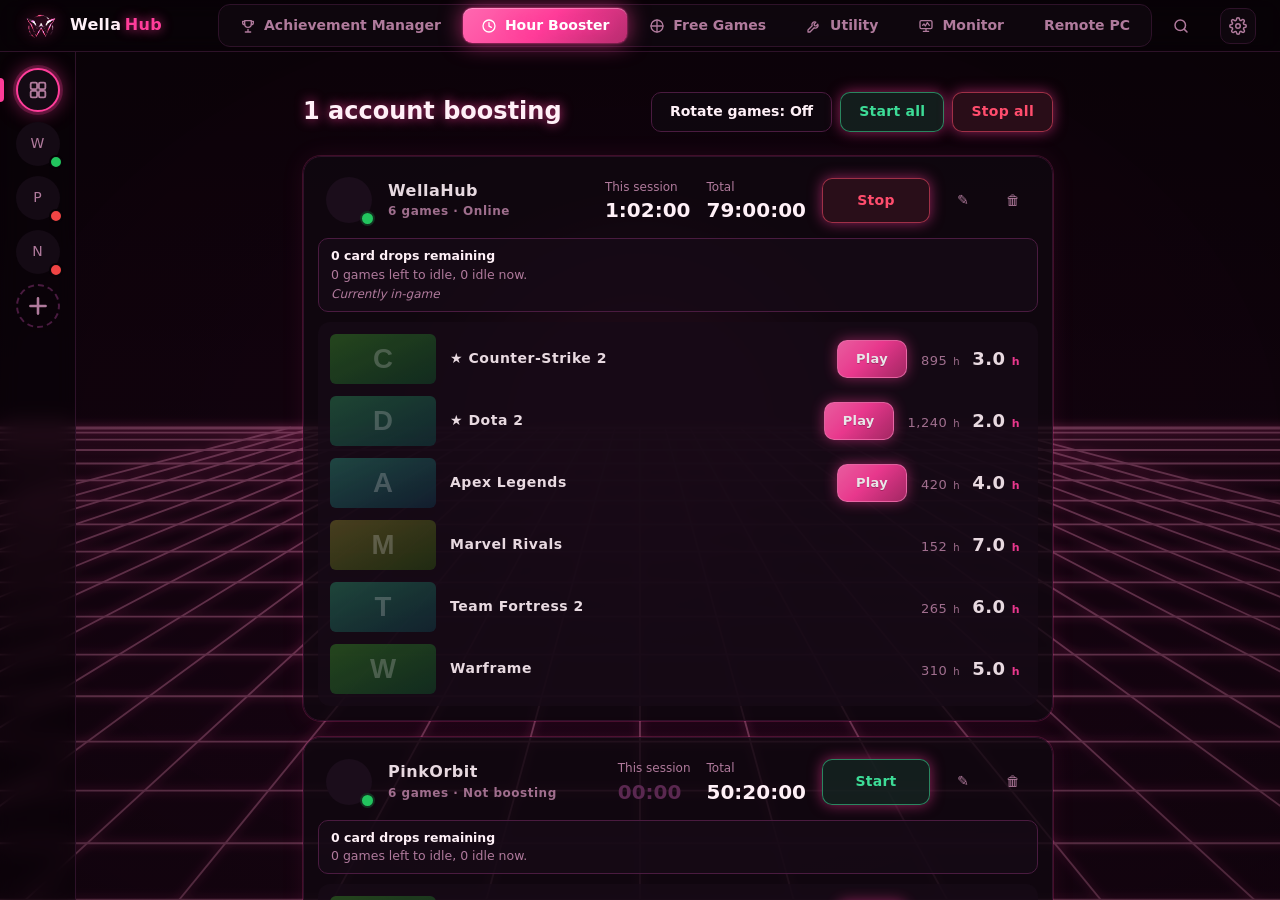
==== preview-app/index.html @ aebb5a5c "docs/" ====
<!doctype html>
<html lang="en">
<head>
<meta charset="utf-8">
<meta name="viewport" content="width=device-width,initial-scale=1,viewport-fit=cover">
<meta name="theme-color" content="#050505">
<meta name="mobile-web-app-capable" content="yes">
<meta name="apple-mobile-web-app-capable" content="yes">
<meta name="apple-mobile-web-app-title" content="Wella Hub">
<link rel="apple-touch-icon" href="assets/emblem.png">
<meta http-equiv="Content-Security-Policy" content="default-src 'self'; img-src 'self' https: data:; style-src 'self' 'unsafe-inline'; script-src 'self'">
<title>Wella Hub v0.2-testbuild</title>
<link rel="stylesheet" href="style.css">
<script src="theme.js"></script>
<script src="bg.js"></script>
<script src="i18n.js"></script>
</head>
<body class="boot">

<!-- opening animation: clock dial + logo + title + loading bar -->
<div id="splash" class="splash">
  <div class="sp-stage">
    <div class="sp-dial"></div>
    <div class="sp-sweep"></div>
    <div class="sp-hand"></div><div class="sp-hand sm"></div><i class="sp-pin"></i>
    <img class="sp-emblem logoimg" src="assets/emblem.png" alt="" draggable="false">
  </div>
  <div class="sp-title" aria-label="Wella Hub">
    <span style="--n:0">W</span><span style="--n:1">E</span><span style="--n:2">L</span><span style="--n:3">L</span><span style="--n:4">A</span><span class="gap"></span><span class="hub" style="--n:6">H</span><span class="hub" style="--n:7">U</span><span class="hub" style="--n:8">B</span>
  </div>
  <div class="sp-load">
    <div class="sp-row">
      <svg class="sp-clock" width="20" height="20" viewBox="0 0 24 24" fill="none" stroke="currentColor" stroke-width="2" stroke-linecap="round"><circle cx="12" cy="12" r="9"/><path class="hm" d="M12 12V5.5"/><path class="hh" d="M12 12l3.5 2"/></svg>
      <span id="spText">Starting…</span>
      <b id="spPct">0%</b>
    </div>
    <div class="sp-bar"><i id="spBar"></i></div>
  </div>
  <div class="sp-ver">v0.2-testbuild</div>
  <button id="spSkip" class="btn red sp-skip">Skip</button>
</div>

<header class="top">
  <img class="logo logoimg" src="assets/emblem-s.png" alt="" draggable="false">
  <span class="brand"><span>Wella</span><b>Hub</b></span>
  <div class="tabs">
    <span class="ind"></span>
    <button class="tab" data-tab="ach"><svg width="16" height="16" viewBox="0 0 24 24" fill="none" stroke="currentColor" stroke-width="2" stroke-linecap="round" stroke-linejoin="round"><path d="M8 21h8M12 17v4M7 4h10v5a5 5 0 0 1-10 0V4z"/><path d="M17 5h3v2a3 3 0 0 1-3 3M7 5H4v2a3 3 0 0 0 3 3"/></svg>Achievement Manager</button>
    <button class="tab active" data-tab="boost"><svg width="16" height="16" viewBox="0 0 24 24" fill="none" stroke="currentColor" stroke-width="2" stroke-linecap="round"><circle cx="12" cy="12" r="9"/><path d="M12 7v5l3.5 2"/></svg>Hour Booster</button>
    <button class="tab" id="tabFree" data-tab="free"><svg width="16" height="16" viewBox="0 0 24 24" fill="none" stroke="currentColor" stroke-width="2" stroke-linecap="round" stroke-linejoin="round"><path d="M12 3v18M3 12h18"/><circle cx="12" cy="12" r="9"/></svg>Free Games</button>
    <button class="tab" id="tabUtil" data-tab="util"><svg width="16" height="16" viewBox="0 0 24 24" fill="none" stroke="currentColor" stroke-width="2" stroke-linecap="round" stroke-linejoin="round"><path d="M14.7 6.3a4 4 0 0 0-5.4 5.4L3 18v3h3l6.3-6.3a4 4 0 0 0 5.4-5.4l-2.6 2.6-2.4-.6-.6-2.4z"/></svg>Utility</button>
    <button class="tab hidden" id="tabFps" data-tab="fps"><svg width="16" height="16" viewBox="0 0 24 24" fill="none" stroke="currentColor" stroke-width="2" stroke-linecap="round" stroke-linejoin="round"><path d="M3 17l5-6 4 4 4-8 5 6"/><path d="M3 21h18"/></svg>FPS Monitor</button>
    <button class="tab hidden" id="tabPc" data-tab="pcmon"><svg width="16" height="16" viewBox="0 0 24 24" fill="none" stroke="currentColor" stroke-width="2" stroke-linecap="round" stroke-linejoin="round"><rect x="3" y="4" width="18" height="12" rx="2"/><path d="M8 20h8M12 16v4M7 11l2-2 2 3 3-5 3 4"/></svg>Monitor</button>
    <button class="tab hidden" id="tabRemote" data-tab="remote">Remote PC</button>
  </div>
  <button class="gear" id="gear" title="Settings"><svg width="18" height="18" viewBox="0 0 24 24" fill="none" stroke="currentColor" stroke-width="2" stroke-linecap="round" stroke-linejoin="round"><circle cx="12" cy="12" r="3"/><path d="M19.4 15a1.7 1.7 0 0 0 .3 1.8l.1.1a2 2 0 1 1-2.8 2.8l-.1-.1a1.7 1.7 0 0 0-1.8-.3 1.7 1.7 0 0 0-1 1.5V21a2 2 0 1 1-4 0v-.1a1.7 1.7 0 0 0-1.1-1.5 1.7 1.7 0 0 0-1.8.3l-.1.1a2 2 0 1 1-2.8-2.8l.1-.1a1.7 1.7 0 0 0 .3-1.8 1.7 1.7 0 0 0-1.5-1H3a2 2 0 1 1 0-4h.1a1.7 1.7 0 0 0 1.5-1.1 1.7 1.7 0 0 0-.3-1.8l-.1-.1a2 2 0 1 1 2.8-2.8l.1.1a1.7 1.7 0 0 0 1.8.3H9a1.7 1.7 0 0 0 1-1.5V3a2 2 0 1 1 4 0v.1a1.7 1.7 0 0 0 1 1.5 1.7 1.7 0 0 0 1.8-.3l.1-.1a2 2 0 1 1 2.8 2.8l-.1.1a1.7 1.7 0 0 0-.3 1.8V9a1.7 1.7 0 0 0 1.5 1H21a2 2 0 1 1 0 4h-.1a1.7 1.7 0 0 0-1.5 1z"/></svg></button>
  <i class="beam" id="beam"></i>
</header>
<div class="shell" id="viewBoost">
  <nav id="side" class="side"></nav>
  <main class="main">
    <div class="head">
      <h1 id="title"></h1>
      <div class="head-actions">
        <button class="btn ghost sm" id="rotationToggle" title="Rotate through owned games every 10 minutes">Rotate games: Off</button>
        <button class="btn start sm" id="startAll">Start all</button>
        <button class="btn stop sm" id="stopAll">Stop all</button>
      </div>
    </div>
    <div id="cards"></div>
  </main>
</div>
<div class="shell hidden" id="viewAch">
  <aside class="gside">
    <div id="aProf" class="aprof"></div>
    <select id="aAcc" class="in"></select>
    <input id="gSearch" class="in" placeholder="Search games">
    <div class="gtools">
      <button class="btn ghost" id="gAll">Select all</button>
      <button class="btn text" id="gNone">None</button>
    </div>
    <button class="btn ghost" id="gMissing" title="Reads every game (nothing is started or changed) and ticks only the games where you still miss achievements">Select games with missing achievements</button>
    <button class="btn ghost hidden" id="gResume" title="Continues the search with the games that were not read yet and the ones that failed">Resume search</button>
    <small class="fnote" id="gFind"></small>
    <button class="btn red" id="gBulk" disabled>Unlock all achievements</button>
    <button class="mnote" id="aMethod" title="Click to check again"></button>
    <div id="gList" class="glist"></div>
  </aside>
  <section class="amain" id="aMain"><div class="empty">Pick a game on the left.</div></section>
</div>
<div class="shell hidden" id="viewUtil">
  <main class="main"><div class="utilpage" id="utilBody"></div></main>
</div>
<div class="shell hidden" id="viewFree"><main class="main pcmain free-main" id="freeMain"></main></div>
<div class="shell hidden" id="viewPc">
  <main class="main pcmain" id="pcMain"><div class="empty">Monitor is off. Turn it on in Settings &gt; General.</div></main>
</div>
<div class="shell hidden" id="viewFps">
  <main class="main pcmain" id="fpsMain"><div class="empty">FPS Monitor is off. Turn it on in Settings &gt; General.</div></main>
</div>
<div class="shell hidden" id="viewRemote"><main class="main pcmain" id="remoteMain"></main></div>
<footer class="foot">
  <div class="fl">
    <a class="gl" href="https://guns.lol/we7g" target="_blank" rel="noopener noreferrer" title="guns.lol/we7g">guns.lol</a>
    <span class="clk" id="clk" title="Local time">--:--:--</span>
    <span id="fCount"></span><span id="fVer"></span></div>
  <div class="fr">
    <span id="fStatus" class="pill off"><i class="pd"></i><b>Offline</b></span>
    <span class="made">Made with <i class="heart">♥</i> by Wella</span>
  </div>
</footer>
<div id="modal" class="overlay hidden"></div>
<div id="toast" class="toast hidden" role="status" aria-live="polite"></div>
<script src="mock-api.js"></script>
<script src="boot.js"></script>
<script src="app.js"></script>
<script src="tools.js"></script>
<script src="pcmon.js"></script>
<script src="remote-pc.js"></script>
<script src="free.js"></script>
<script src="extras.js"></script>
</body>
</html>
---- preview-app/style.css ----
html{--red:#e22045;--onred:#fff}
html[data-theme="dark"]{--bg0:#050505;--panel0:#0d0d0d;--panel20:#111;--line0:#1a1a1a;--line2:#262626;--text:#f3f3f3;--mut:#7a7a7a;--chip:#141414;--chip2:#1a1a1a;--chip3:#1d1d1d;--hover:#121212;--modal:#0b0b0b;--sec:#0f0f0f;--faint:#3a3a3a}
html[data-theme="light"]{--bg0:#f5f5f7;--panel0:#ffffff;--panel20:#f0f0f3;--line0:#e4e4e8;--line2:#d2d2d9;--text:#16161a;--mut:#6b6b75;--chip:#ececf0;--chip2:#e4e4e9;--chip3:#e8e8ed;--hover:#f3f3f6;--modal:#ffffff;--sec:#f4f4f7;--faint:#b4b4bd}
html{--bg:var(--bg0);--panel:var(--panel0);--panel2:var(--panel20);--line:var(--line0);--red2:color-mix(in srgb,var(--red) 82%,#000)}
html.tint{--bg:color-mix(in srgb,var(--red) 9%,var(--bg0));--panel:color-mix(in srgb,var(--red) 7%,var(--panel0));--panel2:color-mix(in srgb,var(--red) 8%,var(--panel20));--line:color-mix(in srgb,var(--red) 14%,var(--line0))}
*{box-sizing:border-box}
html,body{height:100%;margin:0}
body{background:var(--bg);color:var(--text);font:14px/1.4 "Segoe UI",system-ui,sans-serif;display:flex;flex-direction:column;overflow:hidden;user-select:none}
button{font:inherit;color:inherit;cursor:pointer}
.top{height:52px;border-bottom:1px solid var(--line);display:flex;align-items:center;gap:12px;padding:0 24px;font-weight:600;flex:none}
.logo{width:24px;height:24px;color:var(--red)}
.shell{flex:1;display:flex;min-height:0}
.side{width:76px;border-right:1px solid var(--line);display:flex;flex-direction:column;align-items:center;gap:10px;padding:16px 0;overflow-y:auto;flex:none}
.sitem{position:relative;width:44px;height:44px;flex:none}
.sbtn{position:relative;width:44px;height:44px;border-radius:50%;border:2px solid transparent;background:var(--chip);padding:0;overflow:hidden;display:grid;place-items:center;color:var(--mut)}
.sbtn img{width:100%;height:100%;object-fit:cover}
.sbtn.active{border-color:var(--red)}
.sbtn:hover{border-color:var(--line2)}
.sbtn.active:hover{border-color:var(--red)}
.dot{position:absolute;right:-3px;bottom:-3px;width:14px;height:14px;border-radius:50%;background:#777;border:2px solid var(--bg);opacity:.55;pointer-events:none}

.main{flex:1;overflow-y:auto;padding:40px 24px}
.main>*{max-width:750px;margin-left:auto;margin-right:auto}
.head{display:flex;align-items:center;justify-content:space-between;margin-bottom:24px}
h1{font-size:24px;font-weight:600;margin:0}
.head-actions{display:flex;gap:8px;align-items:center}
.btn{border-radius:10px;padding:9px 18px;border:1px solid transparent;background:transparent;font-weight:600}
.btn.ghost{border-color:var(--line2);background:var(--panel)}
.btn.text{color:var(--mut)}
.btn:disabled{opacity:.5;cursor:default}
.card{background:var(--panel);border:1px solid var(--line);border-radius:18px;padding:14px;margin-bottom:16px}
.row{display:flex;align-items:center;gap:16px;padding:6px 8px}
.av{width:46px;height:46px;border-radius:50%;background:var(--chip2);object-fit:cover;flex:none}
.who{flex:1;min-width:0}
.who b{font-size:16px;display:block;white-space:nowrap;overflow:hidden;text-overflow:ellipsis}
.who small,.stat small{color:var(--mut);font-size:12px}
.stat{text-align:left;min-width:64px}
.stat div{font-size:20px;font-weight:600}
.stat div.dim{color:var(--faint)}
.icon{width:34px;height:34px;border-radius:8px;border:0;background:transparent;color:var(--mut);display:grid;place-items:center}
.icon:hover{background:var(--chip2);color:var(--text)}
.games{background:var(--panel2);border-radius:12px;margin-top:10px;padding:6px}
.g{display:flex;align-items:center;gap:14px;padding:6px 10px 6px 6px;border-radius:10px}
.g img{width:106px;height:50px;object-fit:cover;border-radius:6px;background:var(--chip2)}
.g .gn{flex:1;min-width:0}
.g .gn b{display:block;font-size:14px;white-space:nowrap;overflow:hidden;text-overflow:ellipsis}
.g .gn small{color:var(--mut);font-size:12px}
.g .hrs{display:flex;align-items:baseline;gap:4px;font-size:18px;font-weight:600;white-space:nowrap}
.g .hrs .steamhrs,.g .hrs .steamunit{color:var(--mut);font-size:13px;font-weight:400}
.g .hrs .steamunit{font-size:10px}
.g .hrs .boostedhrs{margin-left:8px}
.g .hrs i{font-style:normal;color:var(--red);font-size:11px;margin-left:2px}
.empty{padding:14px;color:var(--mut);text-align:center}
.note{color:#e0a030;font-size:12px;padding:4px 8px}
.add{width:100%;display:flex;align-items:center;justify-content:center;gap:14px;border:1px dashed var(--line2);background:transparent;border-radius:18px;padding:34px;color:var(--text);text-align:left}
.add:hover{border-color:var(--faint)}
.add small{display:block;color:var(--mut);font-size:12px;font-weight:400}
.plus{width:34px;height:34px;border-radius:50%;border:1px solid var(--line2);display:grid;place-items:center;font-size:20px;color:var(--mut)}
.foot{height:42px;border-top:1px solid var(--line);display:grid;grid-template-columns:1fr auto 1fr;align-items:center;gap:22px;padding:0 24px;color:var(--mut);font-size:12px;flex:none}
.foot .fl{display:flex;gap:22px}
.foot .fr{justify-self:end}
.heart{color:var(--red);font-style:normal}
.overlay{position:fixed;inset:0;background:rgba(0,0,0,.72);display:grid;place-items:center;z-index:10}
.hidden{display:none!important}
.modal{width:min(560px,92vw);max-height:84vh;overflow-y:auto;background:var(--modal);border:1px solid var(--line2);border-radius:18px;padding:22px;display:flex;flex-direction:column;gap:14px}
.modal h2{margin:0;font-size:18px}
.modal p{margin:0;color:var(--mut)}
.in{width:100%;background:var(--panel2);border:1px solid var(--line2);border-radius:10px;padding:11px 13px;color:var(--text);font:inherit;user-select:text}
.in:focus{outline:none;border-color:var(--red)}
.mact{display:flex;justify-content:flex-end;gap:8px;margin-top:4px}
.spin{width:18px;height:18px;border:2px solid var(--line2);border-top-color:var(--red);border-radius:50%;animation:sp 1s linear infinite;display:inline-block;vertical-align:middle;margin-right:8px}
@keyframes sp{to{transform:rotate(360deg)}}
.err{color:#ff6b81}
.plist{overflow-y:auto;border:1px solid var(--line);border-radius:12px;min-height:120px}
.pi{display:flex;align-items:center;gap:12px;padding:7px 12px;border-bottom:1px solid var(--line);cursor:pointer}
.pi:last-child{border-bottom:0}
.pi:hover{background:var(--hover)}
.pi span{flex:1;white-space:nowrap;overflow:hidden;text-overflow:ellipsis}
.star{background:none;border:0;font-size:18px;color:var(--faint);padding:0 4px}
.star.on{color:#f5b301}
.sec{padding:6px 12px;font-size:12px;color:var(--mut);background:var(--sec)}
::-webkit-scrollbar{width:8px}::-webkit-scrollbar-thumb{background:var(--line2);border-radius:4px}
.tabs{position:relative;margin-left:auto;display:flex;gap:4px;background:var(--panel);border:1px solid var(--line);border-radius:12px;padding:3px}
.tab{position:relative;z-index:1;background:transparent;border:0;border-radius:9px;padding:7px 16px;color:var(--mut);font-weight:600;overflow:hidden;transition:color .3s}
.tabs .ind{position:absolute;top:3px;bottom:3px;left:3px;width:0;background:var(--red);border-radius:9px;transition:left .35s cubic-bezier(.4,0,.2,1),width .35s cubic-bezier(.4,0,.2,1),background .3s;box-shadow:0 4px 16px color-mix(in srgb,var(--red) 40%,transparent)}
.tab:hover{color:var(--text)}
.tab.active{color:var(--onred)}
.gside{width:320px;border-right:1px solid var(--line);display:flex;flex-direction:column;gap:10px;padding:16px;flex:none;min-height:0}
.glist{flex:1;overflow-y:auto;border:1px solid var(--line);border-radius:12px}
.gi{display:flex;align-items:center;gap:10px;padding:6px 10px;cursor:pointer;border-bottom:1px solid var(--line)}
.gi:hover{background:var(--hover)}
.gi.active{background:color-mix(in srgb,var(--red) 12%,var(--panel))}
.gi img{width:62px;height:29px;object-fit:cover;border-radius:4px;background:var(--chip2)}
.gi span{flex:1;white-space:nowrap;overflow:hidden;text-overflow:ellipsis}
.keybox small{color:var(--mut);font-size:11px;display:block;margin-bottom:6px}
.keyrow{display:flex;gap:8px}
.keyrow .btn{padding:8px 14px}
.amain{flex:1;overflow-y:auto;padding:28px 32px}
.ahead{display:flex;align-items:center;gap:16px;margin-bottom:18px}
.ahead img{width:150px;height:70px;object-fit:cover;border-radius:8px}
.ahead h2{margin:0;font-size:20px}
.ahead small{color:var(--mut)}
.bar{height:6px;background:var(--chip2);border-radius:3px;margin:6px 0 0;width:240px;overflow:hidden}
.bar i{display:block;height:100%;background:var(--red)}
.ahead .btns{margin-left:auto;display:flex;gap:8px}
.alist{display:flex;flex-direction:column;gap:8px;margin-top:14px}
.ai{display:flex;align-items:center;gap:14px;background:var(--panel);border:1px solid var(--line);border-radius:12px;padding:10px 14px}
.ai img,.ai .ph{width:48px;height:48px;border-radius:8px;background:var(--chip2);flex:none}
.ai .t{flex:1;min-width:0}
.ai .t b{display:block}
.ai .t small{color:var(--mut)}
.ai .pc{color:var(--mut);font-size:12px;min-width:48px;text-align:right}
.ai.done{border-color:color-mix(in srgb,var(--red) 40%,var(--line))}
.ai .btn{min-width:96px;padding:8px 12px}
.warn{color:#e0a030;font-size:12px;margin-top:6px}

.gear{margin-left:10px;width:36px;height:36px;border-radius:10px;border:1px solid var(--line);background:var(--panel);display:grid;place-items:center;color:var(--mut)}
.gear:hover{color:var(--text);border-color:var(--line2)}
.top .tabs{margin-left:auto}
.setrow{display:flex;flex-direction:column;gap:8px}
.setrow>b{font-size:13px}
.seg{display:flex;gap:6px}
.seg .btn{flex:1;border:1px solid var(--line2);background:var(--panel2);padding:10px}
.seg .btn.on{border-color:var(--red);background:color-mix(in srgb,var(--red) 14%,var(--panel2))}
.sw{display:flex;flex-wrap:wrap;gap:10px;align-items:center}
.sw button{width:30px;height:30px;border-radius:50%;border:2px solid transparent;padding:0;outline:1px solid var(--line2);outline-offset:1px}
.sw button.on{border-color:var(--text)}
.sw input[type=color]{width:38px;height:30px;padding:0;border:0;background:none;cursor:pointer}
.sw .hex{width:100px;padding:7px 10px}
.chk{display:flex;align-items:center;gap:10px;cursor:pointer}

.dot.s1,.sd.s1{background:#2ecc71}.dot.s7,.sd.s7{background:#777}.dot.s2,.sd.s2{background:#ef4444}.dot.s4,.sd.s4{background:#f5b301}
.dot.live{opacity:1}
.avw{position:relative;width:46px;height:46px;flex:none;cursor:pointer}
.avw .av{width:46px;height:46px}
.avw .dot{width:15px;height:15px;right:-3px;bottom:-3px;border-color:var(--panel)}
.smenu{position:fixed;z-index:30;background:var(--modal);border:1px solid var(--line2);border-radius:12px;padding:6px;min-width:190px;box-shadow:0 10px 30px rgba(0,0,0,.4)}
.smi{display:flex;align-items:center;gap:10px;width:100%;background:none;border:0;border-radius:8px;padding:8px 10px;text-align:left}
.smi:hover{background:var(--hover)}
.smi.on{background:color-mix(in srgb,var(--red) 14%,transparent)}
.sd{width:10px;height:10px;border-radius:50%;display:inline-block}
.empty.err{white-space:pre-line;text-align:left;max-width:520px;margin:30px auto}
.gtools{display:flex;gap:8px;align-items:center}
.gtools .btn{padding:7px 14px}
#gBulk{padding:10px}
.warnbar{background:color-mix(in srgb,#e0a030 18%,transparent);border:1px solid #e0a030;border-radius:10px;padding:8px 10px;font-size:12px}
.pgrow{display:flex;gap:10px;align-items:center;padding:6px 0;border-bottom:1px solid var(--line)}
.pgrow span{flex:1}
.pgrow small{color:var(--mut)}
.pgrow .ok{color:var(--green)}
.pgrow .err{color:#ff6b81}

select.in{appearance:auto;cursor:pointer}
input[type=datetime-local].in{color-scheme:dark light}

/* ---- settings ---- */
.modal.wide{width:min(640px,94vw);overflow:hidden}
.sbody{flex:1 1 auto;display:flex;flex-direction:column;gap:12px;overflow-y:auto;padding-right:4px;min-height:0}
.sep{height:1px;background:var(--line);margin:2px 0}
.row2{display:grid;grid-template-columns:1fr 1fr;gap:10px}
.mact{display:flex;gap:10px;justify-content:flex-end}
.pv{background:var(--panel2);border:1px solid var(--line2);border-radius:12px;padding:12px 14px;display:flex;flex-direction:column;gap:8px;font-size:12px}
.pvk{color:var(--mut);font-weight:700;letter-spacing:.06em;font-size:10px}
.pvrow{display:flex;gap:12px;align-items:center}
.pvtxt{display:flex;flex-direction:column;gap:2px;min-width:0}
.pvtxt div{white-space:nowrap;overflow:hidden;text-overflow:ellipsis}
.pvt{color:#2ecc71}
.pvbtns{display:flex;gap:8px}
.pvbtns span{flex:1;text-align:center;padding:7px;border-radius:8px;background:var(--chip3);border:1px solid var(--line2);font-weight:600}

/* ---- online / offline pill ---- */
.pill{display:inline-flex;align-items:center;gap:9px;padding:6px 16px;border-radius:999px;font-weight:700;font-size:12px;letter-spacing:.02em;border:1px solid;position:relative;overflow:hidden;transition:color .4s,background .4s,border-color .4s,box-shadow .4s}
.pill b{font-weight:700}
.pill.on{color:#2ecc71;border-color:rgba(46,204,113,.5);background:rgba(46,204,113,.12);box-shadow:0 0 18px rgba(46,204,113,.28)}
.pill.off{color:#ef4444;border-color:rgba(239,68,68,.5);background:rgba(239,68,68,.12);box-shadow:0 0 14px rgba(239,68,68,.2)}
.pill .pd{width:8px;height:8px;border-radius:50%;background:currentColor;position:relative;display:block}
.pill.on .pd::after{content:'';position:absolute;inset:0;border-radius:50%;background:currentColor;animation:ping 1.7s ease-out infinite}
.pill::before{content:'';position:absolute;top:0;bottom:0;width:40%;left:0;background:linear-gradient(100deg,transparent,rgba(255,255,255,.35),transparent);transform:translateX(-130%);pointer-events:none}
.pill.pop,.intro .pill.pop{animation:pop .55s cubic-bezier(.2,.9,.3,1.4)}
.pill.pop::before,.intro .pill.pop::before{animation:sweep .9s ease}
@keyframes ping{0%{transform:scale(1);opacity:.75}100%{transform:scale(3.2);opacity:0}}
@keyframes pop{0%{transform:scale(.8)}55%{transform:scale(1.14)}100%{transform:scale(1)}}
@keyframes sweep{to{transform:translateX(330%)}}

/* ---- intro animation ---- */
.intro .pill{animation:pillIn 1s cubic-bezier(.2,.9,.25,1.25) .35s both}
.intro .pill::before{animation:sweep 1.1s ease 1.1s 1}
.intro .top{animation:dropIn .6s cubic-bezier(.2,.8,.2,1) both}
.intro .main,.intro .gside,.intro .amain{animation:fadeUp .7s cubic-bezier(.2,.8,.2,1) .12s both}
.intro .side{animation:fadeUp .6s cubic-bezier(.2,.8,.2,1) .05s both}
.intro .foot .fl,.intro .foot .fr{animation:fadeIn .8s ease .5s both}
@keyframes pillIn{0%{opacity:0;transform:translateY(26px) scale(.5);filter:blur(8px)}60%{opacity:1;transform:translateY(-4px) scale(1.08);filter:blur(0)}100%{opacity:1;transform:none;filter:blur(0)}}
@keyframes dropIn{from{opacity:0;transform:translateY(-16px)}to{opacity:1;transform:none}}
@keyframes fadeUp{from{opacity:0;transform:translateY(14px)}to{opacity:1;transform:none}}
@keyframes fadeIn{from{opacity:0}to{opacity:1}}

/* ================= smoothing & animations ================= */
button{transition:transform .18s cubic-bezier(.3,1.4,.5,1),background-color .22s,border-color .22s,color .22s,box-shadow .22s,opacity .22s}
.btn:hover:not(:disabled){transform:translateY(-1px)}
button:active:not(:disabled){transform:scale(.95)}
.btn,.icon,.add{position:relative;overflow:hidden}
.rip{position:absolute;border-radius:50%;background:currentColor;opacity:.22;transform:scale(0);animation:rip .6s ease-out forwards;pointer-events:none}
@keyframes rip{to{transform:scale(1);opacity:0}}
.gear{transition:transform .5s cubic-bezier(.3,1.4,.5,1),color .2s,border-color .2s}
.gear:hover{transform:rotate(70deg)}
.sbtn{transition:border-color .3s,transform .25s cubic-bezier(.3,1.4,.5,1),background .2s}
.sbtn:hover{transform:scale(1.1)}
.sitem::before{content:'';position:absolute;left:-16px;top:50%;width:4px;height:0;background:var(--red);border-radius:0 4px 4px 0;transform:translateY(-50%);transition:height .3s cubic-bezier(.3,1.3,.5,1)}
.sitem:has(.sbtn.active)::before{height:24px}
.dot{transition:background .3s,opacity .3s}
.dot.live.s1{animation:live 2s ease-in-out infinite}
@keyframes live{0%,100%{box-shadow:0 0 0 0 rgba(46,204,113,.55)}50%{box-shadow:0 0 0 6px rgba(46,204,113,0)}}
.card{transition:border-color .3s,box-shadow .3s}
.card:hover{border-color:color-mix(in srgb,var(--red) 30%,var(--line));box-shadow:0 10px 34px rgba(0,0,0,.22)}
.g,.gi,.pi,.ai{transition:background-color .2s,border-color .3s}
.g:hover{background:var(--chip2)}
.bar i{transition:width .5s cubic-bezier(.4,0,.2,1)}
.in{transition:border-color .2s,box-shadow .2s}
.in:focus{box-shadow:0 0 0 3px color-mix(in srgb,var(--red) 22%,transparent)}

/* pictures: placeholder tile first, real picture fades in once loaded */
.gimg{background:var(--chip2)}
.gimg.fadein{animation:imgIn .5s ease both}
@keyframes imgIn{from{opacity:0;transform:scale(1.04)}to{opacity:1;transform:none}}
.pi img{width:84px;height:39px;object-fit:cover;border-radius:5px;flex:none}

/* switching accounts / tabs */
#cards{transition:opacity .14s ease,transform .14s ease}
#cards.leaving{opacity:0;transform:translateY(8px)}
.shell{transition:opacity .13s ease,transform .13s ease}
.shell.leaving{opacity:0;transform:translateY(-8px)}
.shell.enter{animation:viewIn .5s cubic-bezier(.2,.8,.2,1) both}
@keyframes viewIn{from{opacity:0;transform:translateY(14px) scale(.99)}to{opacity:1;transform:none}}
#cards.anim .card{animation:cardIn .55s cubic-bezier(.2,.8,.2,1) both;animation-delay:calc(var(--i,0)*90ms)}
#cards.anim .g{animation:rowIn .5s cubic-bezier(.2,.8,.2,1) both;animation-delay:calc(var(--i,0)*90ms + var(--j,0)*45ms + 140ms)}
.side.anim .sitem{animation:popIn .5s cubic-bezier(.2,.9,.3,1.3) both;animation-delay:calc(var(--i,0)*55ms)}
.glist.anim .gi,.alist.anim .ai{animation:rowIn .45s cubic-bezier(.2,.8,.2,1) both;animation-delay:calc(var(--j,0)*35ms)}
@keyframes cardIn{from{opacity:0;transform:translateY(22px) scale(.98)}to{opacity:1;transform:none}}
@keyframes rowIn{from{opacity:0;transform:translateX(-14px)}to{opacity:1;transform:none}}
@keyframes popIn{from{opacity:0;transform:scale(.4)}to{opacity:1;transform:none}}

/* windows and menus */
.overlay{backdrop-filter:blur(6px);animation:fadeIn .22s ease both}
.modal{animation:modalIn .32s cubic-bezier(.2,.9,.3,1.12) both}
.overlay.closing{animation:fadeOut .19s ease forwards}
.overlay.closing .modal{animation:modalOut .19s ease forwards}
@keyframes modalIn{from{opacity:0;transform:translateY(24px) scale(.94)}to{opacity:1;transform:none}}
@keyframes modalOut{to{opacity:0;transform:translateY(12px) scale(.97)}}
@keyframes fadeOut{to{opacity:0}}
.sbody.fx>*{animation:fadeUp .4s cubic-bezier(.2,.8,.2,1) both;animation-delay:calc(var(--i,0)*28ms)}
.smenu{animation:menuIn .18s cubic-bezier(.2,.9,.3,1.2) both;transform-origin:top left}
@keyframes menuIn{from{opacity:0;transform:scale(.9) translateY(-4px)}to{opacity:1;transform:none}}

/* =====================================================================
   Wella Hub v1.1
   NOTE: the old "prefers-reduced-motion" rules that switched every animation off were removed
   (Windows with "animation effects" turned off was killing all animations). Animations can now be
   switched off from Settings > General > Animations (class .nofx).
   ===================================================================== */
html.nofx *,html.nofx *::before,html.nofx *::after{animation:none!important;transition:none!important}
body.paused *,body.paused *::before,body.paused *::after{animation-play-state:paused!important}

/* ---- logo (transparent png, recoloured by hue-rotate to follow the accent) ---- */
.logoimg{filter:var(--logo-filter,hue-rotate(var(--logo-hue,0deg))) drop-shadow(0 0 10px color-mix(in srgb,var(--red) 45%,transparent));user-select:none;-webkit-user-drag:none;object-fit:contain}
html[data-theme="light"] .logoimg{filter:var(--logo-filter,hue-rotate(var(--logo-hue,0deg))) brightness(.85) contrast(1.2) drop-shadow(0 0 1px rgba(0,0,0,.55))}
.top{position:relative}
.logo{width:34px;height:34px;color:inherit}
.brand{font-size:16px;letter-spacing:.02em;display:inline-flex;gap:.22em;white-space:nowrap}.brand b{color:var(--red);font-weight:800;text-shadow:0 0 14px color-mix(in srgb,var(--red) 60%,transparent)}
.beam{position:absolute;left:0;right:0;bottom:-1px;height:2px;pointer-events:none;opacity:0;transform:scaleX(0);transform-origin:left;background:linear-gradient(90deg,transparent,var(--red) 30%,#fff 50%,var(--red) 70%,transparent);box-shadow:0 0 14px var(--red)}
.beam.go{animation:beam .85s cubic-bezier(.4,0,.2,1)}
@keyframes beam{0%{opacity:1;transform:scaleX(0);transform-origin:left}55%{opacity:1;transform:scaleX(1);transform-origin:left}56%{transform-origin:right}100%{opacity:0;transform:scaleX(0);transform-origin:right}}

/* ---- footer: online/offline pill sits on the right, before "Made with love" ---- */
.foot{display:flex;justify-content:space-between}
.foot .fr{display:flex;align-items:center;gap:18px;justify-self:auto}
.foot .pill{padding:4px 14px}

/* ---- buttons ---- */
.btn.sm{min-width:0!important;padding:9px 18px!important}
.btn.red{--c:var(--btn);--oc:var(--onbtn)}
.btn.start{--c:var(--start);--oc:var(--onstart)}
.btn.stop{--c:var(--stop);--oc:var(--onstop)}
.btn.red,.btn.start,.btn.stop{min-width:108px;padding:12px 18px;letter-spacing:.02em}
.btn.red{color:var(--oc);border:1px solid color-mix(in srgb,var(--c) 55%,#fff 25%);
  background:linear-gradient(135deg,color-mix(in srgb,var(--c) 80%,#fff) 0%,var(--c) 45%,color-mix(in srgb,var(--c) 70%,#000) 100%);
  box-shadow:inset 0 1px 0 rgba(255,255,255,.28),0 6px 18px -6px color-mix(in srgb,var(--c) 75%,transparent);text-shadow:0 1px 0 rgba(0,0,0,.22)}
.btn.start,.btn.stop{color:var(--c);border:1px solid color-mix(in srgb,var(--c) 55%,transparent);background:color-mix(in srgb,var(--c) 11%,var(--panel));box-shadow:0 0 0 0 transparent}
.btn.red:hover:not(:disabled),.btn.start:hover:not(:disabled),.btn.stop:hover:not(:disabled){color:var(--oc);border-color:var(--c);
  background:linear-gradient(135deg,color-mix(in srgb,var(--c) 82%,#fff) 0%,var(--c) 50%,color-mix(in srgb,var(--c) 72%,#000) 100%);
  box-shadow:0 0 0 1px color-mix(in srgb,var(--c) 80%,transparent),0 0 20px color-mix(in srgb,var(--c) 75%,transparent),0 0 46px color-mix(in srgb,var(--c) 42%,transparent);text-shadow:0 1px 0 rgba(0,0,0,.25)}
.btn.red::after,.btn.start::after,.btn.stop::after{content:'';position:absolute;top:0;bottom:0;left:0;width:42%;background:linear-gradient(100deg,transparent,rgba(255,255,255,.45),transparent);transform:translateX(-160%) skewX(-18deg);pointer-events:none}
.btn.red:hover:not(:disabled)::after,.btn.start:hover:not(:disabled)::after,.btn.stop:hover:not(:disabled)::after{animation:shine .75s ease}
@keyframes shine{to{transform:translateX(360%) skewX(-18deg)}}
.btn.red:active:not(:disabled),.btn.start:active:not(:disabled),.btn.stop:active:not(:disabled){filter:brightness(.92)}
.btn.ghost:hover:not(:disabled){border-color:var(--red);box-shadow:0 0 16px color-mix(in srgb,var(--red) 35%,transparent)}
.btn:disabled{filter:saturate(.5)}

/* ---- tabs: glow + sliding pill ---- */
.tab{display:flex;align-items:center;gap:8px;padding:8px 18px}
.tab svg{flex:none;transition:transform .35s cubic-bezier(.3,1.5,.5,1)}
.tab:hover svg{transform:scale(1.2) rotate(-6deg)}
.tab:hover:not(.active){color:var(--text);background:color-mix(in srgb,var(--red) 12%,transparent);box-shadow:inset 0 0 0 1px color-mix(in srgb,var(--red) 55%,transparent),0 0 20px color-mix(in srgb,var(--red) 45%,transparent);text-shadow:0 0 12px color-mix(in srgb,var(--red) 80%,transparent)}
.tab.active{text-shadow:0 0 10px rgba(255,255,255,.35)}
.tabs .ind{background:linear-gradient(135deg,color-mix(in srgb,var(--red) 78%,#fff),var(--red) 50%,color-mix(in srgb,var(--red) 72%,#000));box-shadow:0 0 22px color-mix(in srgb,var(--red) 65%,transparent),0 0 2px var(--red),inset 0 1px 0 rgba(255,255,255,.3);transition:left .5s cubic-bezier(.3,1.25,.5,1),width .5s cubic-bezier(.3,1.25,.5,1),background .3s}
.tabs .ind.go{animation:indGo .6s ease}
@keyframes indGo{0%{filter:brightness(1)}35%{filter:brightness(1.5) saturate(1.3);transform:scale(1.06,1.22)}100%{filter:none;transform:none}}
.tabs{box-shadow:0 0 0 1px transparent;transition:box-shadow .3s}
.tabs:hover{box-shadow:0 0 28px -8px color-mix(in srgb,var(--red) 55%,transparent)}

/* ---- switching tabs: direction aware slide + blur ---- */
.shell{transition:opacity .17s ease,transform .17s ease,filter .17s ease}
.shell.leaving{opacity:0;transform:translateX(var(--lx,-40px)) scale(.985);filter:blur(7px)}
.shell.enter{animation:viewIn .6s cubic-bezier(.2,.85,.25,1) both}
@keyframes viewIn{0%{opacity:0;transform:translateX(var(--ex,50px)) scale(.97);filter:blur(10px)}60%{filter:blur(0)}100%{opacity:1;transform:none;filter:none}}
.shell.enter .glist.anim .gi{animation-duration:.55s}

/* ---- switching accounts ---- */
#cards{perspective:1300px}
#cards.leaving{opacity:0;transform:translateX(-26px) scale(.985);filter:blur(5px);transition:opacity .16s,transform .16s,filter .16s}
@keyframes cardIn{from{opacity:0;transform:translateY(28px) rotateX(9deg) scale(.95);filter:blur(7px)}to{opacity:1;transform:none;filter:none}}
#cards.anim .av{animation:avPop .8s cubic-bezier(.2,1.5,.4,1) both;animation-delay:calc(var(--i,0)*90ms + 160ms)}
@keyframes avPop{0%{transform:scale(.2) rotate(-120deg);opacity:0;box-shadow:0 0 0 0 var(--red)}60%{box-shadow:0 0 0 10px color-mix(in srgb,var(--red) 0%,transparent)}100%{transform:none;opacity:1}}
.sbtn.active{box-shadow:0 0 0 3px color-mix(in srgb,var(--red) 22%,transparent),0 0 20px color-mix(in srgb,var(--red) 55%,transparent)}
.sbtn.pulse{animation:ringPulse .75s ease-out}
@keyframes ringPulse{0%{box-shadow:0 0 0 0 color-mix(in srgb,var(--red) 70%,transparent)}100%{box-shadow:0 0 0 16px transparent}}
.sbtn:hover{box-shadow:0 0 16px color-mix(in srgb,var(--red) 40%,transparent)}

/* ---- local game tiles (no network, no flicker) ---- */
.gtile{width:44px;height:44px;border-radius:10px;flex:none;display:grid;place-items:center;font-weight:800;font-size:18px;color:#fff;
  background:linear-gradient(135deg,hsl(var(--hue) 45% 32%),hsl(calc(var(--hue) + 40) 50% 18%));text-shadow:0 1px 2px rgba(0,0,0,.45);box-shadow:inset 0 0 0 1px rgba(255,255,255,.08)}
.gtile.sm{width:34px;height:34px;font-size:15px;border-radius:8px}
.g{padding:6px 12px 6px 6px}

/* ---- settings window ---- */
.modal.settings{width:min(740px,94vw);max-height:88vh;gap:16px;padding:26px;overflow:hidden;position:relative;
  box-shadow:0 0 0 1px color-mix(in srgb,var(--red) 30%,var(--line2)),0 30px 90px -20px color-mix(in srgb,var(--red) 50%,#000);
  animation:setIn .6s cubic-bezier(.2,.9,.25,1.12) both}
.modal.settings::before{content:'';position:absolute;left:0;right:0;top:0;height:2px;background:linear-gradient(90deg,transparent,var(--red),#fff,var(--red),transparent);transform:translateX(-100%);animation:setBeam 1.1s ease .25s forwards}
@keyframes setIn{0%{opacity:0;transform:translateY(34px) scale(.88) rotateX(12deg);filter:blur(12px)}55%{filter:blur(0)}100%{opacity:1;transform:none;filter:none}}
@keyframes setBeam{to{transform:translateX(100%)}}
.overlay.closing .modal.settings{animation:modalOut .2s ease forwards}
.sh{display:flex;align-items:baseline;gap:12px}.sh h2{font-size:22px}
.stabs{position:relative;display:grid;grid-template-columns:1fr 1fr;background:var(--panel2);border:1px solid var(--line2);border-radius:16px;padding:5px;flex:none}
.stabs .ind{position:absolute;top:5px;bottom:5px;left:5px;width:calc((100% - 10px)/2);border-radius:12px;
  background:linear-gradient(135deg,color-mix(in srgb,var(--red) 78%,#fff),var(--red) 50%,color-mix(in srgb,var(--red) 72%,#000));
  box-shadow:0 0 24px color-mix(in srgb,var(--red) 60%,transparent),inset 0 1px 0 rgba(255,255,255,.3);transition:transform .5s cubic-bezier(.3,1.3,.5,1)}
.stabs.r .ind{transform:translateX(100%)}
.stabs button{position:relative;z-index:1;display:flex;align-items:center;justify-content:center;gap:10px;padding:16px 14px;font-size:16px;font-weight:700;border:0;background:transparent;color:var(--mut);border-radius:12px;letter-spacing:.02em}
.stabs button:hover{color:var(--text);text-shadow:0 0 12px color-mix(in srgb,var(--red) 70%,transparent)}
.stabs button.on{color:var(--onred);text-shadow:none}
.stabs svg{transition:transform .4s cubic-bezier(.3,1.5,.5,1)}
.stabs button.on svg{transform:scale(1.18) rotate(8deg)}
.sbody{padding:2px 6px 2px 2px}
@keyframes setItem{from{opacity:0;transform:translateX(var(--sx,0)) translateY(12px)}to{opacity:1;transform:none}}
.sbody.fx>*{animation:setItem .5s cubic-bezier(.2,.8,.2,1) both;animation-delay:calc(var(--i,0)*35ms)}
.sbtns{display:flex;gap:10px;flex-wrap:wrap;align-items:center}
.sbtns .btn{min-width:96px}
.auto{display:flex;align-items:center;justify-content:space-between;gap:16px;padding:14px 16px;border-radius:14px;border:1px solid color-mix(in srgb,var(--red) 45%,var(--line2));background:linear-gradient(135deg,color-mix(in srgb,var(--red) 14%,var(--panel2)),var(--panel2))}
.auto b{display:block;font-size:14px}.auto small{color:var(--mut)}
.pvimg{width:56px;height:56px;border-radius:12px;background:#0a0810;display:grid;place-items:center;flex:none;padding:5px}
.pvimg img{width:100%;height:100%}
.pv{position:relative}
.sw button{transition:transform .2s cubic-bezier(.3,1.6,.5,1),box-shadow .2s}
.sw button:hover{transform:scale(1.18);box-shadow:0 0 14px currentColor}

/* ---- splash / opening animation ---- */
.splash{position:fixed;inset:0;z-index:100;display:flex;flex-direction:column;align-items:center;justify-content:center;gap:22px;
  background:radial-gradient(ellipse at 50% 40%,color-mix(in srgb,var(--red) 20%,var(--bg0)) 0%,var(--bg0) 64%);
  transition:opacity .6s ease,transform .6s cubic-bezier(.5,0,.2,1),filter .6s ease}
.splash.done{opacity:0;transform:scale(1.07);filter:blur(10px);pointer-events:none}
.splash.done .sp-stage{transform:scale(1.25);transition:transform .6s cubic-bezier(.5,0,.2,1)}
.sp-stage{position:relative;width:240px;height:240px;display:grid;place-items:center}
.sp-emblem{width:184px;height:184px;animation:spEmblem 1.15s cubic-bezier(.2,.9,.25,1.2) .1s both,spBreath 2.8s ease-in-out 1.3s infinite}
@keyframes spEmblem{0%{opacity:0;transform:scale(.45) rotate(-14deg);filter:var(--logo-filter,none) blur(14px)}60%{opacity:1}100%{opacity:1;transform:none}}
@keyframes spBreath{0%,100%{transform:scale(1)}50%{transform:scale(1.045)}}
.sp-dial,.sp-sweep{position:absolute;inset:0;border-radius:50%}
.sp-dial{background:repeating-conic-gradient(from -1.2deg,color-mix(in srgb,var(--red) 90%,transparent) 0 2.4deg,transparent 2.4deg 30deg);
  -webkit-mask:radial-gradient(circle closest-side,transparent 0 88%,#000 89% 100%);mask:radial-gradient(circle closest-side,transparent 0 88%,#000 89% 100%);
  animation:spDial 1s cubic-bezier(.2,.9,.3,1) .05s both}
@keyframes spDial{from{opacity:0;transform:scale(.55) rotate(-90deg)}to{opacity:1;transform:none}}
.sp-sweep{background:conic-gradient(from 0deg,transparent 0 55%,color-mix(in srgb,var(--red) 75%,transparent) 100%);
  -webkit-mask:radial-gradient(circle closest-side,transparent 0 83%,#000 84% 100%);mask:radial-gradient(circle closest-side,transparent 0 83%,#000 84% 100%);
  animation:spin 1.8s linear infinite,fadeIn .6s ease .4s both}
.sp-title{display:flex;align-items:center;font-size:38px;font-weight:800;letter-spacing:.2em;padding-left:.2em}
.sp-title span{display:inline-block;animation:spLetter .7s cubic-bezier(.2,.9,.3,1.25) calc(.6s + var(--n,0)*70ms) both;text-shadow:0 0 24px color-mix(in srgb,var(--red) 55%,transparent)}
.sp-title .gap{width:.5em;animation:none}
.sp-title .hub{color:var(--red)}
@keyframes spLetter{from{opacity:0;transform:translateY(22px) scale(.6);filter:blur(10px)}to{opacity:1;transform:none;filter:none}}
.sp-load{width:320px;display:flex;flex-direction:column;gap:10px;animation:fadeIn .6s ease 1s both}
.sp-row{display:flex;align-items:center;gap:10px;font-size:12px;color:var(--mut);letter-spacing:.04em}
.sp-row span{flex:1}.sp-row b{color:var(--text);font-variant-numeric:tabular-nums}
.sp-clock{color:var(--red);flex:none;filter:drop-shadow(0 0 6px var(--red))}
.sp-clock .hm,.sp-clock .hh{transform-origin:12px 12px;animation:spin 1.1s linear infinite}
.sp-clock .hh{animation-duration:9s}
.sp-bar{height:5px;border-radius:3px;background:var(--chip2);overflow:hidden}
.sp-bar i{display:block;height:100%;width:100%;transform-origin:left;transform:scaleX(0);border-radius:3px;
  background:linear-gradient(90deg,color-mix(in srgb,var(--red) 70%,#000),var(--red),color-mix(in srgb,var(--red) 55%,#fff));box-shadow:0 0 16px var(--red)}
body.boot>.top,body.boot>.shell,body.boot>.foot{visibility:hidden}
.auto .btn{white-space:nowrap;flex:none}

/* clock: the dial fills up with the loading progress and the hands keep turning */
.sp-sweep{background:conic-gradient(from 0deg,color-mix(in srgb,var(--red) 85%,transparent) 0,color-mix(in srgb,var(--red) 85%,transparent) var(--p,0deg),color-mix(in srgb,var(--red) 12%,transparent) var(--p,0deg) 360deg);animation:fadeIn .6s ease .3s both;
  -webkit-mask:radial-gradient(circle closest-side,transparent 0 80%,#000 81% 86%,transparent 87%);mask:radial-gradient(circle closest-side,transparent 0 80%,#000 81% 86%,transparent 87%)}
.sp-hand{position:absolute;left:calc(50% - 1.5px);top:6%;width:3px;height:44%;border-radius:2px;transform-origin:50% 100%;
  background:linear-gradient(to bottom,var(--red),transparent);box-shadow:0 0 12px var(--red);animation:spin 1.6s linear infinite,fadeIn .6s ease .5s both}
.sp-hand.sm{top:24%;height:26%;width:4px;left:calc(50% - 2px);animation-duration:12s,.6s}
.sp-pin{position:absolute;width:8px;height:8px;border-radius:50%;background:var(--red);box-shadow:0 0 12px var(--red);left:calc(50% - 4px);top:calc(50% - 4px)}
.sp-clock .hm,.sp-clock .hh{transform-box:view-box}

/* ===== opening animation v3: 3 s, driven by CSS ===== */
@property --p{syntax:'<angle>';inherits:true;initial-value:0deg}
.splash{animation:spGone .8s ease 3.6s forwards}
@keyframes spGone{to{opacity:0;visibility:hidden;pointer-events:none}}
body.boot>.top,body.boot>.shell,body.boot>.foot{animation:unhide 0s linear 3.6s forwards}
@keyframes unhide{to{visibility:visible}}
.splash .sp-bar i{animation:spBar 3s cubic-bezier(.45,.05,.3,1) .05s forwards}
@keyframes spBar{from{transform:scaleX(0)}to{transform:scaleX(1)}}
.splash .sp-sweep{animation:spRing 3s cubic-bezier(.45,.05,.3,1) .05s forwards,fadeIn .5s ease both;opacity:1}
@keyframes spRing{from{--p:0deg}to{--p:360deg}}
.sp-load{animation:fadeIn .5s ease .3s both}
/* exit: the loader and title drop away, the logo flashes and zooms, the splash dissolves into the app */
.splash.done{animation:none;opacity:0;transform:scale(1.12);filter:blur(14px);transition:opacity .75s ease .1s,transform .9s cubic-bezier(.5,0,.2,1),filter .75s ease .1s}
.splash.done .sp-load,.splash.done .sp-title{opacity:0;transform:translateY(24px);transition:opacity .35s ease,transform .5s ease}
.splash.done .sp-stage{transform:scale(1.55);transition:transform .9s cubic-bezier(.5,0,.2,1)}
.splash.done .sp-emblem{animation:none;filter:var(--logo-filter,none) brightness(1.4) drop-shadow(0 0 40px var(--red));transition:filter .4s ease}
.splash.done .sp-dial,.splash.done .sp-sweep,.splash.done .sp-hand,.splash.done .sp-pin{opacity:0;transition:opacity .3s}
.intro .top{animation:dropIn .8s cubic-bezier(.2,.8,.2,1) .15s both}
.intro .shell:not(.hidden){animation:appIn .9s cubic-bezier(.2,.85,.25,1) .1s both}
.intro .foot{animation:fadeIn .9s ease .35s both}
@keyframes appIn{from{opacity:0;transform:scale(.94) translateY(18px);filter:blur(10px)}to{opacity:1;transform:none;filter:none}}

/* skip button: uses the primary button colour from Settings, with a pulsing glow */
.sp-skip{margin-top:4px;min-width:130px;padding:11px 26px;animation:fadeIn .6s ease .7s both,skipGlow 2.2s ease-in-out 1.3s infinite}
@keyframes skipGlow{0%,100%{box-shadow:inset 0 1px 0 rgba(255,255,255,.28),0 0 14px color-mix(in srgb,var(--btn) 55%,transparent),0 0 34px color-mix(in srgb,var(--btn) 25%,transparent)}
 50%{box-shadow:inset 0 1px 0 rgba(255,255,255,.28),0 0 26px color-mix(in srgb,var(--btn) 90%,transparent),0 0 64px color-mix(in srgb,var(--btn) 50%,transparent)}}
.splash.done .sp-skip{opacity:0;transform:translateY(24px);transition:opacity .3s ease,transform .5s ease;animation:none}

/* =====================================================================
   v1.2 additions
   ===================================================================== */
html{--green:#22c55e;--bad:#ef4444}

/* ---- notifications: green = it worked, red = it failed ---- */
/* ---- bigger "+" (add account) ---- */
.sbtn.addbtn{border:2px dashed var(--line2);color:var(--mut);background:transparent}
.sbtn.addbtn:hover{color:var(--red);border-color:var(--red);border-style:solid}
.plus{width:56px;height:56px;border-width:2px;border-style:dashed;color:var(--mut);transition:color .25s,border-color .25s,transform .35s cubic-bezier(.3,1.5,.5,1)}
.add:hover .plus{color:var(--red);border-color:var(--red);border-style:solid;transform:rotate(90deg) scale(1.08)}
.add{padding:30px}
.add b{font-size:16px}

/* ---- picture tiles in Hour Booster ---- */
.g img.gimg,.pi img.gimg{flex:none}
.gimg.nopic{opacity:.85}

/* ---- achievements: server-only tag ---- */
.ptag{margin-left:8px;padding:1px 7px;border-radius:999px;font-size:10px;font-weight:700;letter-spacing:.03em;color:#e0a030;border:1px solid color-mix(in srgb,#e0a030 60%,transparent);background:color-mix(in srgb,#e0a030 12%,transparent);vertical-align:middle;cursor:help}

/* ---- settings: any number of tabs ---- */
.stabs{grid-template-columns:repeat(var(--n,2),1fr)}
.stabs .ind{width:calc((100% - 10px)/var(--n,2));transform:translateX(calc(var(--k,0)*100%))}
.stabs.r .ind{transform:translateX(calc(var(--k,0)*100%))}
.lk{display:flex;gap:8px;align-items:center}
.lk .in{flex:1;min-width:0}
.lk code{flex:1;min-width:0;overflow-x:auto;white-space:nowrap;background:var(--panel2);border:1px solid var(--line2);border-radius:10px;padding:9px 12px;user-select:text;font:12.5px/1.4 Consolas,monospace}
.lrow{display:flex;flex-direction:column;gap:5px}
.rdyn{display:flex;flex-direction:column;gap:12px}

/* =====================================================================
   Phone / small screens (same app, same screens, laid out for a narrow display)
   ===================================================================== */
@media (max-width:820px){
  html,body{height:100dvh}
  body{font-size:14px}
  .top{height:auto;flex-wrap:wrap;gap:8px 10px;padding:calc(8px + env(safe-area-inset-top)) 12px 8px}
  .logo{width:30px;height:30px}
  .gear{margin-left:auto}
  .top .tabs{order:3;width:100%;margin-left:0}
  .tab{flex:1;justify-content:center;padding:9px 6px;font-size:13px;gap:6px}
  .tab svg{width:15px;height:15px}

  .shell{flex-direction:column}
  .side{width:auto;flex-direction:row;border-right:0;border-bottom:1px solid var(--line);padding:12px 14px 16px;overflow-x:auto;overflow-y:hidden;gap:14px;align-items:flex-start}
  .sitem::before{left:50%;top:auto;bottom:-10px;width:0;height:3px;border-radius:3px;transform:translateX(-50%);transition:width .3s cubic-bezier(.3,1.3,.5,1)}
  .sitem:has(.sbtn.active)::before{width:22px;height:3px}
  .sbtn:hover{transform:none}

  .main{padding:16px 12px 24px}
  .head{flex-wrap:wrap;gap:10px;margin-bottom:16px}
  h1{font-size:19px}
  .head-actions{width:100%}
  .head-actions .btn{flex:1}
  .card{padding:10px;border-radius:16px}
  .row{flex-wrap:wrap;gap:10px 12px;padding:4px}
  .who{flex:1 1 calc(100% - 70px)}
  .stat{flex:1 1 30%;min-width:0}
  .stat div{font-size:18px}
  .row>.btn{flex:2 1 110px}
  .icon{width:42px;height:42px;background:var(--chip)}
  .g{gap:10px;padding:5px 8px 5px 5px}
  .g img{width:84px;height:40px}
  .g .hrs{font-size:16px}
  .add{padding:22px 14px;gap:12px}

  #viewAch{overflow-y:auto;-webkit-overflow-scrolling:touch}
  .gside{width:auto;border-right:0;border-bottom:1px solid var(--line);padding:12px;flex:none;min-height:auto}
  .glist{flex:none;min-height:110px;max-height:250px}
  .amain{padding:16px 12px 24px;min-height:0;flex:none;overflow:visible}
  .ahead{flex-wrap:wrap;gap:12px}
  .ahead img{width:112px;height:52px}
  .ahead .btns{margin-left:0;width:100%}
  .ahead .btns .btn{flex:1}
  .bar{width:min(240px,62vw)}
  .ai{gap:10px;padding:9px 10px}
  .ai img,.ai .ph{width:42px;height:42px}
  .ai .pc{min-width:0;font-size:11px}
  .ai .btn{min-width:74px;padding:8px 10px}
  .ptag{display:inline-block;margin:4px 0 0}

  .foot{padding:0 12px calc(0px + env(safe-area-inset-bottom));gap:8px;height:auto;min-height:42px}
  .foot .fl{gap:10px}
  .foot .made{display:none}

  .modal,.modal.wide,.modal.settings{width:94vw;max-height:90dvh;padding:18px}
  .modal.settings{gap:12px}
  .row2{grid-template-columns:1fr}
  .stabs button{padding:12px 6px;font-size:13px;gap:6px}
  .auto{flex-direction:column;align-items:stretch}
  .lk{flex-wrap:wrap}
  .lk code{flex:1 1 100%}

  .sp-stage{width:200px;height:200px}.sp-emblem{width:150px;height:150px}
  .sp-title{font-size:28px}
  .sp-load{width:min(320px,80vw)}
}
@media (hover:none){
  .btn:hover:not(:disabled){transform:none}
}

/* v1.3: clickable account/game rows, game + account info panels */
.clk{cursor:pointer}
.g.clk{transition:background .15s}.g.clk:hover{background:var(--hover)}
.who.clk:hover b{color:var(--red)}
.igrid{display:grid;grid-template-columns:repeat(2,1fr);gap:10px}
.icell{background:var(--chip);border:1px solid var(--line);border-radius:12px;padding:10px 12px;display:flex;flex-direction:column;gap:2px;min-width:0}
.icell small{color:var(--mut);font-size:12px}
.icell b{font-size:17px;white-space:nowrap;overflow:hidden;text-overflow:ellipsis}
.inote{color:var(--mut);font-size:12.5px;display:flex;flex-direction:column;gap:4px;align-items:flex-start}
.inote .spin{margin-right:8px}
.iacts{display:flex;gap:8px;flex-wrap:wrap}
.iacts .btn{flex:1;min-width:110px}
.iscan{display:flex;flex-direction:column;gap:8px;align-items:flex-start}
.iscan small{color:var(--mut)}
.bar.wide{width:100%}
.av.big{width:64px;height:64px;border-radius:50%;object-fit:cover}
.ahead .av.big{width:64px;height:64px}

/* v1.4: card filter in the game picker, Steam-method note, achievement search/filter, bigger profile panel */
.cfilter{display:flex;align-items:center;justify-content:space-between;gap:10px}
.cinfo{color:var(--mut);font-size:12.5px;display:flex;align-items:center;gap:8px;min-height:18px}
.cinfo .err{color:#ff6b81}
.cinfo .spin{flex:none}
.cdrop{font-style:normal;font-size:12px;font-weight:700;white-space:nowrap;padding:3px 9px;border-radius:999px;color:var(--red);border:1px solid color-mix(in srgb,var(--red) 55%,transparent);background:color-mix(in srgb,var(--red) 12%,transparent);flex:none}
.mnote{display:block;text-align:left;background:none;border:0;padding:2px 2px 0;font-size:11.5px;line-height:1.35;color:var(--mut);cursor:pointer}
.mnote:empty{display:none}
.mnote.ok{color:var(--green)}
.mnote.warn{color:#e0a030}
.atools{display:flex;gap:10px;align-items:center;flex-wrap:wrap;margin-top:6px}
.atools .in{flex:1;min-width:180px}
.chips{display:flex;gap:6px;flex-wrap:wrap}
.chip{border:1px solid var(--line2);background:var(--panel);color:var(--mut);border-radius:999px;padding:6px 12px;font-size:12.5px;font-weight:600}
.chip.on{color:var(--red);border-color:color-mix(in srgb,var(--red) 60%,transparent);background:color-mix(in srgb,var(--red) 12%,var(--panel))}
.locbtns{display:inline-flex;gap:8px}
.isecs{display:flex;flex-direction:column;gap:16px}
.isec h3{margin:0 0 8px;font-size:12px;letter-spacing:.08em;text-transform:uppercase;color:var(--mut);font-weight:700}
.modal.acc{width:min(700px,94vw)}
.modal.acc .igrid{grid-template-columns:repeat(3,1fr)}
.icell b.good{color:var(--green)}
.icell b.bad{color:#ff6b81}
.itop{display:flex;justify-content:space-between;gap:12px;padding:7px 2px;border-bottom:1px solid var(--line)}
.itop span{white-space:nowrap;overflow:hidden;text-overflow:ellipsis}
.itop b{color:var(--mut);font-weight:600;flex:none}
@media (max-width:820px){.modal.acc .igrid{grid-template-columns:repeat(2,1fr)}}

/* ---- Settings > Utility ---- */
.uout{display:flex;flex-direction:column;gap:10px}
.ucard{border:1px solid var(--line2);background:var(--panel2);border-radius:12px;padding:14px;display:flex;flex-direction:column;gap:12px}
.ucard.sus{border-color:#ff3b4e;background:color-mix(in srgb,#ff3b4e 10%,var(--panel2));box-shadow:0 0 0 1px color-mix(in srgb,#ff3b4e 40%,transparent)}
.uhead{display:flex;align-items:center;gap:12px}
.uhead img{width:48px;height:48px;border-radius:10px;flex:none}
.uhead>div{flex:1;min-width:0;display:flex;flex-direction:column;gap:2px}
.uhead small,.unote,.ugrid small{color:var(--mut)}
.utag{font-size:11px;font-weight:700;letter-spacing:.04em;padding:5px 10px;border-radius:999px;white-space:nowrap}
.utag.ok{background:color-mix(in srgb,#2ecc71 18%,transparent);color:#2ecc71}
.utag.bad{background:#ff3b4e;color:#fff}
.uflags{margin:0;padding-left:18px;color:#ff6b7a;font-size:13px;display:flex;flex-direction:column;gap:4px}
.ublk{display:flex;flex-direction:column;gap:8px}
.ublk>b{font-size:12px;text-transform:uppercase;letter-spacing:.05em;color:var(--mut)}
.ugrid{display:grid;grid-template-columns:repeat(auto-fill,minmax(110px,1fr));gap:10px}
.ugrid>div{display:flex;flex-direction:column;gap:2px}
.ugrid span{font-weight:600}
.unote.bad{color:#ff6b7a}
.yt{display:flex;flex-direction:column;gap:12px}
.yinfo{display:flex;gap:12px;align-items:center}
.yinfo img{width:120px;border-radius:8px;flex:none}
.yinfo>div{display:flex;flex-direction:column;gap:3px;min-width:0}
.yinfo small{color:var(--mut)}
.ybar{height:6px;border-radius:99px;background:var(--line2);overflow:hidden;opacity:.5}
.ybar.on{opacity:1}
.ybar i{display:block;height:100%;width:0;background:var(--red);transition:width .25s}

.utag.mid{background:color-mix(in srgb,var(--mut) 25%,transparent);color:var(--text)}
.uranks{display:flex;gap:10px;flex-wrap:wrap}
.rk{flex:1;min-width:130px;border:1px solid var(--line2);border-radius:10px;padding:10px 12px;display:flex;flex-direction:column;gap:2px;background:var(--panel2)}
.rk small{color:var(--mut)}
.rk b{font-size:16px}
.rk i{font-style:normal;font-size:11px;color:var(--mut)}
.rk.prem{border-color:var(--c);background:linear-gradient(135deg,color-mix(in srgb,var(--c) 22%,transparent),transparent 70%)}
.rk.prem b{font-size:24px;color:var(--c);letter-spacing:.02em}
.umaps{display:flex;gap:6px;flex-wrap:wrap;font-size:12px;color:var(--mut)}
.umaps span{border:1px solid var(--line2);border-radius:999px;padding:3px 9px}
/* Achievement Manager profile banner */
.aprof{position:relative;overflow:hidden;border:1px solid var(--line2);border-radius:14px;padding:14px;display:flex;flex-direction:column;gap:10px;background:var(--panel2);flex:none;isolation:isolate}
.aprof:empty{display:none}
.aprof .pbg{position:absolute;inset:-20px;background-size:cover;background-position:center;filter:blur(26px) saturate(1.4);opacity:.35;z-index:-1}
.aprof::after{content:"";position:absolute;inset:0;background:linear-gradient(180deg,transparent,color-mix(in srgb,var(--panel2) 85%,transparent));z-index:-1}
.prow{display:flex;align-items:center;gap:12px}
.pav{width:64px;height:64px;border-radius:14px;flex:none;object-fit:cover;background:var(--chip);box-shadow:0 0 0 2px var(--red),0 6px 22px color-mix(in srgb,var(--red) 45%,transparent)}
.pwho{min-width:0;display:flex;flex-direction:column;gap:2px}
.pwho b{font-size:16px;white-space:nowrap;overflow:hidden;text-overflow:ellipsis}
.pwho small{color:var(--mut)}
.pchips{display:flex;gap:6px;flex-wrap:wrap}
.pchip{font-size:11px;font-weight:600;padding:3px 9px;border-radius:999px;background:color-mix(in srgb,var(--text) 10%,transparent)}
.pchip.lvl{background:var(--red);color:var(--onred)}
.pchip.bad{background:#ff3b4e;color:#fff}
.pstats{display:flex;gap:16px}
.pstats>div{display:flex;flex-direction:column}
.pstats b{font-size:15px}
.pstats small{color:var(--mut);font-size:11px}
.pbar{height:5px;border-radius:99px;background:color-mix(in srgb,var(--text) 14%,transparent);overflow:hidden}
.pbar i{display:block;height:100%;background:var(--red);border-radius:99px;transition:width .5s}

/* small guns.lol link + global clock, far left of the top bar */
.gl{font-size:11px;font-weight:700;letter-spacing:.03em;padding:4px 9px;border-radius:999px;border:1px solid var(--line);color:var(--mut);text-decoration:none;white-space:nowrap;transition:color .15s,border-color .15s,box-shadow .15s}
.gl:hover{color:var(--red);border-color:var(--red);box-shadow:0 0 12px color-mix(in srgb,var(--red) 35%,transparent)}
.clk{font-size:13px;font-weight:700;font-variant-numeric:tabular-nums;letter-spacing:.04em;color:var(--text);opacity:.9;white-space:nowrap}

.foot .fl{align-items:center;gap:14px}.foot .gl{padding:3px 9px}.foot .clk{font-size:12px}

/* Achievement Manager: "Select games with missing achievements" */
#gMissing{width:100%;white-space:normal;line-height:1.25}
.fnote{display:block;margin:2px 2px 6px;color:var(--muted,#9aa0b4);font-size:12px;line-height:1.35}
.fnote.err{color:#ff6b7a}.fnote.warn{color:#f5c518}
.gi .gmiss{margin-left:auto;padding-left:8px;font-size:11px;opacity:.75;white-space:nowrap}

/* buttons that cannot be used right now: grey, see-through, not clickable */
.btn:disabled{opacity:.32;filter:grayscale(1);background:transparent!important;border-color:var(--line)!important;color:var(--mut)!important;box-shadow:none!important;cursor:not-allowed;pointer-events:auto}
.btn:disabled::after{display:none}

/* ===== v1.6: health dot, QR login, glowing achievement icons, value box, player checker ===== */
.dot.ok{background:#22c55e;opacity:1}
.dot.bad{background:#ef4444;opacity:1}
.dot.live.ok{animation:live 2s ease-in-out infinite}
.dot.bad{animation:liveBad 2.4s ease-in-out infinite}
@keyframes liveBad{0%,100%{box-shadow:0 0 0 0 rgba(239,68,68,.5)}50%{box-shadow:0 0 0 5px rgba(239,68,68,0)}}

.qrbox{align-self:center;width:228px;height:228px;border-radius:14px;background:#fff;padding:6px;display:flex;align-items:center;justify-content:center;box-shadow:0 0 30px -6px color-mix(in srgb,var(--red) 45%,transparent);transition:opacity .3s,filter .3s}
.qrbox img{width:100%;height:100%;display:block;image-rendering:pixelated;user-select:none;-webkit-user-drag:none}
.qrbox.dim{opacity:.25;filter:blur(1px)}
.qrbox .spin{margin:0;border-color:#ccc;border-top-color:var(--red)}
.qrhelp{text-align:center;color:var(--mut);font-size:13px;line-height:1.45}

.ai .aico{position:relative;width:48px;height:48px;border-radius:8px;flex:none}
.ai .aico img{position:absolute;inset:0;width:100%;height:100%;border-radius:8px;object-fit:cover}
.ai .aico .g{filter:grayscale(1) brightness(.62);transition:opacity .6s}
.ai .aico .c{opacity:0;transition:opacity .7s ease}
.ai .aico.on .c{opacity:1}
.ai .aico.on .g{opacity:0}
.ai .aico.on{box-shadow:0 0 12px color-mix(in srgb,var(--red) 50%,transparent)}
.ai .aico.lit{animation:achLit 1.3s ease-out}
@keyframes achLit{0%{box-shadow:0 0 0 0 color-mix(in srgb,var(--red) 90%,#fff);filter:brightness(1)}35%{box-shadow:0 0 34px 10px color-mix(in srgb,var(--red) 75%,#fff);filter:brightness(1.7)}100%{box-shadow:0 0 12px color-mix(in srgb,var(--red) 50%,transparent);filter:brightness(1)}}
@media (max-width:820px){.ai .aico{width:42px;height:42px}}

.valbox{border-top:1px solid var(--line);padding-top:14px;display:flex;flex-direction:column;gap:10px}
.valhead{display:flex;align-items:center;justify-content:space-between;gap:12px}
.valhead h3{margin:0}
select.in.sm{width:auto;padding:6px 10px;font-size:13px}
.ugrid .good{color:var(--green,#2ecc71)}
.ugrid .bad{color:#ff6b81}
.unote.bad{color:#ff6b81}

/* ================= PC Monitor ================= */
.pcmain{overflow-y:auto;padding:22px 26px}
.pcgrid{display:grid;grid-template-columns:repeat(auto-fit,minmax(260px,1fr));gap:16px}
.pcc{background:var(--panel);border:1px solid var(--line);border-radius:18px;padding:16px;display:flex;flex-direction:column;gap:10px;transition:border-color .3s,box-shadow .3s}
.pcc.hot{border-color:var(--stop);box-shadow:0 0 22px -6px var(--stop)}
.pcc .ph{display:flex;align-items:center;gap:10px;font-weight:700}
.pcc .ph svg{color:var(--red);flex:none}
.pcc .ph small{margin-left:auto;color:var(--mut);font-weight:500;font-size:12px;max-width:55%;text-align:right;white-space:nowrap;overflow:hidden;text-overflow:ellipsis}
.pcbig{font-size:34px;font-weight:800;letter-spacing:-.5px;line-height:1}
.pcbig small{font-size:14px;color:var(--mut);font-weight:600;margin-left:3px}
.pcbar{height:8px;border-radius:6px;background:var(--chip2);overflow:hidden}
.pcbar i{display:block;height:100%;width:0;background:linear-gradient(90deg,color-mix(in srgb,var(--red) 70%,#fff),var(--red));border-radius:6px;transition:width .6s cubic-bezier(.3,1,.4,1),background .3s}
.pcbar i.warn{background:linear-gradient(90deg,#f5c518,#ff7a1a)}
.pcbar i.crit{background:linear-gradient(90deg,#ff7a1a,var(--stop))}
.pcrow{display:flex;justify-content:space-between;gap:10px;font-size:13px;color:var(--mut)}
.pcrow b{color:var(--text);font-weight:600}
.pcnote{font-size:12px;color:var(--mut);line-height:1.45}
.pcspark{width:100%;height:44px;display:block}
.pcspark path{fill:none;stroke:var(--red);stroke-width:2;stroke-linejoin:round;stroke-linecap:round}
.pcspark path.fill{fill:color-mix(in srgb,var(--red) 18%,transparent);stroke:none}
.pcdisks{display:flex;flex-direction:column;gap:12px}
.pcsystem-stats{display:flex;flex-direction:column;gap:8px}.pcprocess-head{font-size:11px;text-transform:uppercase;letter-spacing:.08em;color:var(--mut);margin-top:6px}
.pcfps{display:grid;grid-template-columns:repeat(3,1fr);gap:10px}
.pcfps div{background:var(--panel2);border-radius:12px;padding:10px;text-align:center}
.pcfps small{display:block;color:var(--mut);font-size:11px}
.pcfps b{font-size:22px}
.pcwide{grid-column:1/-1}
.nlist{display:flex;flex-direction:column;gap:2px}
.nlist .chk{padding:5px 0}
.pcnum{display:flex;align-items:center;gap:10px}
.pcnum input{width:84px}
.pcnum small{color:var(--mut)}
input[type=range].vol{width:100%;accent-color:var(--red)}
@media(max-width:700px){.pcmain{padding:14px}.pcbig{font-size:28px}}
.stabs button{white-space:nowrap}

/* Free Games fills the selected app view so the catalog can show many cover images at once. */
.free-main{padding:14px 22px;display:flex;flex-direction:column;gap:14px;min-width:0}
.free-main>*{max-width:none;width:100%;margin:0}
.free-top{display:flex;align-items:center;justify-content:space-between;gap:16px;flex:none}
.free-top h1{font-size:23px;margin:0}.free-top small,.free-info{display:block;color:var(--mut);font-size:12px}
.free-tabs{display:flex;gap:6px;padding:3px;border:1px solid var(--line);border-radius:12px;background:var(--panel)}
.free-tabs .btn{padding:8px 14px}.free-tabs .btn.on{background:var(--red);color:var(--onred)}
.free-catalog,.free-discovery{display:flex;flex-direction:column;gap:12px;min-height:0}
.free-toolbar{display:grid;grid-template-columns:minmax(240px,1fr) minmax(165px,220px) minmax(180px,250px);gap:10px}
.free-search,.free-sort,.free-account{min-width:0}
.free-history{margin-top:22px;padding:18px;border:1px solid var(--line);border-radius:14px;background:var(--panel)}
.free-history h2{margin:0}.free-history-head{display:flex;align-items:center;justify-content:space-between;gap:12px;margin-bottom:12px}.free-history-filter{width:min(260px,50%)}.free-history-row{display:grid;grid-template-columns:minmax(160px,1fr) minmax(100px,.6fr) minmax(180px,1fr);gap:12px;padding:9px 0;border-bottom:1px solid var(--line);align-items:center}.free-history-row small{color:var(--mut)}
.remote-head{display:flex;align-items:center;gap:10px;flex-wrap:wrap;margin-bottom:12px}.remote-head>div{margin-right:auto}.remote-head h1{margin:0}.remote-setting{width:auto;min-width:115px;max-width:210px}.remote-screen-wrap{position:relative;width:100%;height:min(70vh,760px);background:#030303;border:1px solid var(--line);border-radius:12px;overflow:hidden;display:grid;place-items:center;touch-action:none;outline:none}.remote-screen{max-width:100%;max-height:100%;object-fit:contain;user-select:none;-webkit-user-drag:none}.remote-fps-counter{position:absolute;z-index:2;top:10px;left:10px;padding:5px 9px;border-radius:8px;background:#000b;color:#fff;font:600 12px/1.2 system-ui,sans-serif;pointer-events:none}.remote-screen-wrap:fullscreen,.remote-screen-wrap.remote-fullscreen{position:fixed;inset:0;z-index:99999;width:100vw;height:100vh;max-width:none;max-height:none;border:0;border-radius:0}.remote-screen-wrap:fullscreen .remote-screen,.remote-screen-wrap.remote-fullscreen .remote-screen{width:100%;height:100%;max-width:100%;max-height:100%;object-fit:contain}.remote-keys{display:flex;gap:8px;flex-wrap:wrap;margin-top:10px}
.device-manager{margin-top:22px;padding:16px;border:1px solid var(--line);border-radius:14px;background:color-mix(in srgb,var(--panel) 88%,transparent)}.device-manager-head{display:flex;align-items:center;justify-content:space-between;gap:12px;margin-bottom:8px}.device-manager-head h2{font-size:17px;margin:0 0 3px}.device-manager-head small,.device-note{color:var(--mut);font-size:12px}.device-note{display:block;margin:8px 0 12px}.device-list{display:grid;gap:7px;max-height:420px;overflow:auto}.device-row{display:flex;align-items:center;flex-wrap:wrap;gap:8px;padding:9px 10px;border:1px solid var(--line);border-radius:10px;background:color-mix(in srgb,var(--panel2) 80%,transparent)}.device-ident{flex:1;min-width:180px;display:grid;gap:3px}.device-ident b{overflow:hidden;text-overflow:ellipsis;white-space:nowrap}.device-ident small{font-size:11px;color:var(--mut)}.device-state{font-size:11px;color:var(--mut);white-space:nowrap}.device-state.connected{color:#48d597}.device-state.blocked{color:#ff667e}.device-state.trusted{color:#48d597}@media(max-width:620px){.device-row{gap:6px}.device-ident{flex-basis:100%}.device-row>.btn{flex:1 1 auto}}
.web-client .foot{display:none}
.free-info{margin:0 2px}
.free-grid,.free-promo-grid{display:grid;grid-template-columns:repeat(auto-fill,minmax(220px,1fr));gap:14px;align-content:start}
.free-card{min-width:0;overflow:hidden;border:1px solid var(--line);border-radius:14px;background:var(--panel);display:flex;flex-direction:column;transition:transform .16s,border-color .16s}
.free-card:hover{transform:translateY(-2px);border-color:var(--line2)}
.free-cover{display:block;width:100%;aspect-ratio:460/215;object-fit:cover;background:var(--panel2)}
.free-card-body{display:flex;flex:1;min-width:0;flex-direction:column;gap:7px;padding:11px}
.free-card-body>b{overflow:hidden;text-overflow:ellipsis;white-space:nowrap;font-size:13.5px}
.free-card-body>small{color:var(--mut);font-size:11.5px;min-height:17px}
.free-card-actions{display:flex;gap:7px;margin-top:auto;padding-top:4px}.free-card-actions .btn{flex:1;padding:7px 9px}
.free-more{display:flex;justify-content:center;padding:4px}
.free-empty{grid-column:1/-1;padding:32px;border:1px dashed var(--line2);border-radius:14px}
.free-automation,.free-offers{border:1px solid var(--line);background:var(--panel);border-radius:15px;padding:16px;display:flex;flex-direction:column;gap:12px}
.free-automation{display:grid;grid-template-columns:minmax(0,1fr) auto;align-items:center}
.free-automation h2,.free-offer-head h2{font-size:16px;margin:0 0 3px}.free-automation small,.free-offer-head small{color:var(--mut);font-size:12px}
.free-config{grid-column:1/-1;display:grid;grid-template-columns:repeat(2,minmax(0,1fr));gap:10px;border-top:1px solid var(--line);padding-top:12px}
.free-types,.free-auto-accounts{display:flex;flex-wrap:wrap;gap:8px 16px;grid-column:1/-1}
.free-interval{display:flex;align-items:center;gap:8px;color:var(--mut);font-size:12px}.free-interval input{width:90px}
.free-offer-head{display:flex;align-items:center;justify-content:space-between;gap:12px}
.free-promo-grid{grid-template-columns:repeat(auto-fill,minmax(260px,1fr))}
.font-preview{display:flex;flex-direction:column;gap:4px;padding:12px 14px;border:1px solid var(--line2);border-radius:10px;background:var(--panel2)}
.font-preview small{font:600 10px/1.3 "Segoe UI",sans-serif!important;color:var(--mut);text-transform:uppercase;letter-spacing:.08em}
.font-preview b{font-size:18px}.font-preview span{font-size:13px;color:var(--mut)}
@media(max-width:760px){.free-main{padding:10px}.free-top{align-items:flex-start;flex-direction:column}.free-toolbar{grid-template-columns:1fr 1fr}.free-search{grid-column:1/-1}.free-grid{grid-template-columns:repeat(auto-fill,minmax(165px,1fr));gap:9px}.free-promo-grid{grid-template-columns:repeat(auto-fill,minmax(190px,1fr))}.free-config{grid-template-columns:1fr}.free-history-row{grid-template-columns:1fr;gap:4px}.remote-head{align-items:stretch;gap:8px}.remote-head>div{width:100%}.remote-setting{flex:1 1 125px;min-width:0;max-width:none}.remote-screen-wrap{height:58vh;min-height:240px}.remote-screen{width:100%;height:100%;object-fit:contain}.remote-type{flex:1;min-width:150px}.remote-keys{gap:5px}.remote-keys .btn{min-height:40px;touch-action:manipulation}.pcmain{padding:10px}.pcgrid{grid-template-columns:1fr;gap:10px}.pcwide{grid-column:auto}}


/* ================= v0.2: switches instead of check boxes =================
   on = bright + glowing, off = dark and see-through. Used by every checkbox in the app. */
input[type=checkbox]{-webkit-appearance:none;appearance:none;flex:none;position:relative;width:42px;height:24px;margin:0;padding:0;border-radius:999px;cursor:pointer;
  background:rgba(0,0,0,.38);border:1px solid rgba(255,255,255,.10);opacity:.55;
  transition:background .25s,border-color .25s,box-shadow .25s,opacity .25s}
input[type=checkbox]::after{content:'';position:absolute;top:2px;left:2px;width:18px;height:18px;border-radius:50%;background:#fff;opacity:.6;
  box-shadow:0 1px 3px rgba(0,0,0,.5);transition:transform .28s cubic-bezier(.3,1.5,.5,1),opacity .25s}
input[type=checkbox]:hover{opacity:.8}
input[type=checkbox]:checked{opacity:1;background:var(--red);border-color:color-mix(in srgb,var(--red) 70%,#fff);
  box-shadow:0 0 16px color-mix(in srgb,var(--red) 75%,transparent),0 0 3px color-mix(in srgb,var(--red) 90%,transparent),inset 0 0 8px rgba(255,255,255,.22)}
input[type=checkbox]:checked::after{transform:translateX(18px);opacity:1}
input[type=checkbox]:focus-visible{outline:2px solid color-mix(in srgb,var(--red) 70%,#fff);outline-offset:2px}
input[type=checkbox]:disabled{opacity:.3;cursor:not-allowed}
html[data-theme="light"] input[type=checkbox]{background:rgba(0,0,0,.10);border-color:rgba(0,0,0,.14)}
html[data-theme="light"] input[type=checkbox]::after{opacity:.95;box-shadow:0 1px 3px rgba(0,0,0,.35)}
/* lists with many rows (games): a smaller switch */
.pi input[type=checkbox],.gi input[type=checkbox]{width:30px;height:18px}
.pi input[type=checkbox]::after,.gi input[type=checkbox]::after{width:12px;height:12px}
.pi input[type=checkbox]:checked::after,.gi input[type=checkbox]:checked::after{transform:translateX(12px)}
.chk{gap:12px}

/* ================= v0.2: iOS style notification: top, centered, in the app theme ================= */
html{--green:#22c55e;--bad:#ef4444;--tr:999px;--tpad:10px 20px 10px 12px}
html[data-toast="round"]{--tr:22px;--tpad:12px 18px 12px 12px}
html[data-toast="soft"]{--tr:14px;--tpad:12px 18px 12px 12px}
html[data-toast="square"]{--tr:3px;--tpad:12px 18px 12px 12px}
html[data-toast="oval"]{--tr:50%/50%;--tpad:16px 38px 16px 28px}
.toast{position:fixed;top:calc(12px + env(safe-area-inset-top));left:50%;transform:translateX(-50%);z-index:60;
  display:flex;align-items:center;gap:12px;width:max-content;min-width:min(240px,86vw);max-width:min(440px,92vw);padding:var(--tpad);border-radius:var(--tr);
  line-height:1.3;user-select:text;color:var(--text);
  background:color-mix(in srgb,var(--panel) 74%,transparent);-webkit-backdrop-filter:blur(22px) saturate(1.7);backdrop-filter:blur(22px) saturate(1.7);
  border:1px solid color-mix(in srgb,var(--c,var(--red)) 45%,var(--line2));
  box-shadow:0 10px 34px -8px rgba(0,0,0,.65),0 0 24px -6px color-mix(in srgb,var(--c,var(--red)) 70%,transparent)}
.toast.ok{--c:var(--green)}.toast.bad{--c:var(--bad)}
.toast .ti{flex:none;width:30px;height:30px;border-radius:50%;display:grid;place-items:center;color:#fff;font-weight:800;font-size:15px;background:var(--c,var(--red));
  box-shadow:0 0 12px color-mix(in srgb,var(--c,var(--red)) 70%,transparent)}
.toast .ti svg{display:block}
.toast .tx{display:flex;flex-direction:column;min-width:0;text-align:left}
.toast .tx b{font-size:13.5px;font-weight:700}
.toast .tx span{font-size:12.5px;color:var(--mut);overflow-wrap:anywhere}
.toast .tx b:only-child,.toast .tx span:only-child{font-size:13.5px;font-weight:600;color:var(--text)}
.toast.pop{animation:toastIn .55s cubic-bezier(.2,1.1,.3,1) both}
.toast.out{opacity:0;transform:translate(-50%,-140%);transition:opacity .25s,transform .3s ease-in}
@keyframes toastIn{0%{opacity:0;transform:translate(-50%,-150%) scale(.9)}60%{opacity:1;transform:translate(-50%,6px) scale(1.01)}100%{opacity:1;transform:translate(-50%,0) scale(1)}}
html[data-theme="light"] .toast{background:color-mix(in srgb,#fff 78%,transparent);box-shadow:0 10px 30px -8px rgba(0,0,0,.3),0 0 22px -8px color-mix(in srgb,var(--c,var(--red)) 70%,transparent)}
.shapes{display:flex;gap:8px;flex-wrap:wrap}
.shapes .btn{flex:1;min-width:84px;border:1px solid var(--line2);background:var(--panel2);padding:9px 10px}
.shapes .btn.on{border-color:var(--red);background:color-mix(in srgb,var(--red) 14%,var(--panel2))}
.shapes .btn i{display:block;width:34px;height:14px;margin:0 auto 6px;background:color-mix(in srgb,var(--red) 70%,transparent);border:1px solid var(--red)}

/* splash version + steam api key row */
.sp-ver{font-size:12px;letter-spacing:.18em;color:var(--mut);opacity:.85;margin-top:-6px}
.vbadge{color:var(--mut);font-size:11px}

/* ================= v0.2: FPS monitor tab ================= */
.fpshero{align-items:center;text-align:center;gap:6px;padding:26px 16px}
.fpshero .fbig{font-size:84px;line-height:1;font-weight:800;font-variant-numeric:tabular-nums;color:var(--red);text-shadow:0 0 30px color-mix(in srgb,var(--red) 55%,transparent)}
.fpshero .fbig small{font-size:20px;color:var(--mut);margin-left:6px;font-weight:600}
.fpshero .fgame{color:var(--mut);font-size:13px;min-height:18px}
.fpsstats{display:grid;grid-template-columns:repeat(3,1fr);gap:12px;width:100%;margin-top:10px}
.fpsstats>div{background:var(--panel2);border:1px solid var(--line);border-radius:14px;padding:10px}
.fpsstats small{display:block;color:var(--mut);font-size:11px;text-transform:uppercase;letter-spacing:.08em}
.fpsstats b{font-size:22px;font-variant-numeric:tabular-nums}
.fpsspark{width:100%;height:90px;margin-top:8px}
.fpsspark .line{fill:none;stroke:var(--red);stroke-width:1.6;vector-effect:non-scaling-stroke}
.fpsspark .fill{fill:color-mix(in srgb,var(--red) 18%,transparent);stroke:none}
.fpsok .fbig{color:var(--green);text-shadow:0 0 30px color-mix(in srgb,var(--green) 55%,transparent)}
@media(max-width:700px){.fpshero .fbig{font-size:60px}}

/* Utility tab page */
.utilpage{display:flex;flex-direction:column;gap:12px;width:100%}
.utilpage .head{margin-bottom:6px}

/* banned accounts: same red as the player-check card */
.aprof.banned{border-color:#ff3b4e;background:color-mix(in srgb,#ff3b4e 10%,var(--panel2));box-shadow:0 0 0 1px color-mix(in srgb,#ff3b4e 40%,transparent)}

.dot.ok,.dot.bad{opacity:1}

/* ===== custom backgrounds (bg.js) ===== */
#bgLayer{position:fixed;inset:-60px;z-index:-1;background-size:cover;background-position:center;background-repeat:no-repeat;pointer-events:none;transition:opacity .25s,filter .25s}
html.hasbg{--panel:color-mix(in srgb,var(--panel0) 78%,transparent);--panel2:color-mix(in srgb,var(--panel20) 78%,transparent)}
html.hasbg.tint{--panel:color-mix(in srgb,var(--red) 7%,color-mix(in srgb,var(--panel0) 78%,transparent));--panel2:color-mix(in srgb,var(--red) 8%,color-mix(in srgb,var(--panel20) 78%,transparent))}
html.hasbg .top,html.hasbg .foot,html.hasbg .side,html.hasbg .gside{background:color-mix(in srgb,var(--bg0) 50%,transparent);backdrop-filter:blur(10px);-webkit-backdrop-filter:blur(10px)}
.bgsec{display:flex;flex-direction:column;gap:10px}
.bggrid{display:grid;grid-template-columns:repeat(auto-fill,minmax(96px,1fr));gap:8px}
.bgt{position:relative;height:58px;border-radius:10px;border:2px solid var(--line2);background-size:cover;background-position:center;padding:0;overflow:hidden;color:#fff;cursor:pointer;transition:transform .15s,border-color .15s,box-shadow .15s}
.bgt:hover{transform:translateY(-2px);border-color:var(--red)}
.bgt.on{border-color:var(--red);box-shadow:0 0 0 2px color-mix(in srgb,var(--red) 35%,transparent),0 0 14px color-mix(in srgb,var(--red) 50%,transparent)}
.bgt span{position:absolute;left:0;right:0;bottom:0;padding:2px 5px;font:600 10px/1.3 system-ui,sans-serif;text-align:left;background:linear-gradient(transparent,rgba(0,0,0,.75));white-space:nowrap;overflow:hidden;text-overflow:ellipsis}
.bgt.none{background:repeating-linear-gradient(45deg,var(--panel2),var(--panel2) 8px,var(--line) 8px,var(--line) 16px);color:var(--text)}
.bgsl{display:grid;grid-template-columns:90px 1fr 52px;align-items:center;gap:10px}
.bgsl input[type=range]{width:100%;accent-color:var(--red)}
.bgsl output{font-variant-numeric:tabular-nums;color:var(--mut);text-align:right;font-size:12px}

/* ===== Utility sections: compare, inventory, health, passwords, speed ===== */
.usubs{display:flex;flex-wrap:wrap;gap:6px;margin-bottom:6px}
.usubs .chip{cursor:pointer;transition:color .15s,border-color .15s,background .15s}
.usubs .chip:hover{color:var(--text);border-color:var(--red)}
.usubs .chip.on{color:var(--onred);background:var(--red);border-color:var(--red)}
a.btn{display:inline-flex;align-items:center;justify-content:center;text-decoration:none}
.cmpin{display:grid;grid-template-columns:1fr 1fr auto;gap:8px;align-items:center}
.cmp{display:grid;grid-template-columns:minmax(120px,1.1fr) 1fr 1fr;gap:1px;border:1px solid var(--line2);border-radius:12px;overflow:hidden;background:var(--line2)}
.cmp>*{background:var(--panel2);padding:9px 12px;display:flex;align-items:center;min-width:0}
.cmp>span{font-weight:600;font-variant-numeric:tabular-nums}
.cmp .win,.cmpg .win{color:var(--green,#2ecc71)}
.cmp .win::after,.cmpg .win::after{content:' \25B2';font-size:9px;margin-left:5px}
.cmph{display:flex;flex-direction:column;align-items:center;gap:4px;text-align:center;color:var(--text);text-decoration:none}
.cmph.row{flex-direction:row;gap:10px;text-align:left}
.cmph img,.cmph i{width:44px;height:44px;border-radius:50%;object-fit:cover;background:var(--chip);flex:none}
.cmph b{overflow:hidden;text-overflow:ellipsis;max-width:100%;white-space:nowrap}
.cmph small{color:var(--mut)}
a.cmph:hover b{color:var(--red)}
.cmpg{display:grid;grid-template-columns:minmax(120px,1.2fr) 1fr 1fr;gap:1px;border:1px solid var(--line2);border-radius:12px;overflow:hidden;background:var(--line2)}
.cmpg>*{background:var(--panel2);padding:7px 12px;min-width:0;font-variant-numeric:tabular-nums}
.cmpg small{color:var(--mut);font-weight:700}
.cmpg .gn{font-weight:600;overflow:hidden;text-overflow:ellipsis;white-space:nowrap}
.invg{gap:8px}
.invh{display:flex;align-items:center;gap:10px;flex-wrap:wrap}
.invh .btn{margin-left:auto}
.invi{display:grid;grid-template-columns:repeat(auto-fill,minmax(150px,1fr));gap:8px}
.invit{display:flex;align-items:center;gap:8px;background:var(--panel);border:1px solid var(--line);border-radius:10px;padding:5px 8px;min-width:0}
.invit img,.invit i{width:34px;height:34px;border-radius:6px;object-fit:contain;background:var(--chip);flex:none}
.invit span{font-size:12px;overflow:hidden;text-overflow:ellipsis;white-space:nowrap;flex:1;min-width:0}
.invit b{font-size:12px;color:var(--mut)}
.hrow{display:flex;align-items:center;gap:10px;padding:5px 0}
.hrow b{min-width:170px}
.hrow span{color:var(--mut)}
.hd{width:11px;height:11px;border-radius:50%;flex:none;background:#777}
.hd.ok{background:#22c55e;box-shadow:0 0 8px #22c55e88}
.hd.bad{background:#ef4444;box-shadow:0 0 8px #ef444488}
.hd.mid{background:#f5b301}
.pwbox{display:flex;flex-direction:column;gap:10px}
.pwv{display:block;padding:14px 16px;border-radius:12px;background:var(--panel2);border:1px solid var(--line2);font:600 18px/1.4 Consolas,'Courier New',monospace;word-break:break-all;user-select:text;letter-spacing:.03em}
.pwm{height:6px;border-radius:99px;background:var(--line2);overflow:hidden}
.pwm i{display:block;height:100%;width:0;border-radius:99px;transition:width .25s,background .25s}
.pwopts{display:flex;flex-wrap:wrap;gap:6px 18px}
@media (max-width:700px){.cmpin{grid-template-columns:1fr}.hrow{flex-wrap:wrap}.hrow b{min-width:0}}

.utrust{border:1px solid var(--line2);border-radius:10px;padding:10px 12px;background:var(--panel2);display:flex;flex-direction:column;gap:6px}
.utrust .thead{display:flex;align-items:baseline;gap:10px;flex-wrap:wrap}
.utrust .thead small{color:var(--mut);flex:1}
.utrust .thead b{font-size:18px;color:var(--c)}
.utrust .thead i{font-style:normal;color:var(--c);font-size:12px}
.utrust .tbar{height:6px;border-radius:3px;background:rgba(255,255,255,.08);overflow:hidden}
.utrust .tbar span{display:block;height:100%;background:var(--c);border-radius:3px}
.utrust summary{cursor:pointer;color:var(--mut);font-size:12px}

.cdsum{display:flex;flex-direction:column;gap:1px;margin:8px 0 2px;padding:8px 12px;border-radius:10px;background:var(--panel2);border:1px solid var(--line2);font-size:12.5px}
.cdsum span{color:var(--mut)}
.cdsum em{font-style:italic;color:var(--mut);font-size:12px;margin-top:2px}

.wsec{display:flex;flex-direction:column;gap:10px}
.wgrid{display:grid;grid-template-columns:1fr 1fr;gap:8px 14px}
.fglist{display:flex;flex-direction:column;gap:8px}
.fgitem{display:flex;align-items:center;gap:10px;padding:8px;border:1px solid var(--line2);border-radius:10px;background:var(--panel2)}
.fgitem img{width:92px;height:43px;object-fit:cover;border-radius:6px;flex:none}
.fgi{flex:1;min-width:0;display:flex;flex-direction:column}
.fgi b{overflow:hidden;text-overflow:ellipsis;white-space:nowrap}

/* ===== extras: look options, background controls ===== */
html[data-font] body,html[data-font] button,html[data-font] input,html[data-font] select,html[data-font] textarea{font-family:var(--font)}
html.radc .btn,html.radc .in,html.radc .card,html.radc .ucard,html.radc .modal,html.radc .games,html.radc .g,html.radc .ublk,html.radc .pi,html.radc .cmp,html.radc .pcard,html.radc .kbox,html.radc .tut-card{border-radius:var(--rad)}
html.glow .btn.red,html.glow .btn.start,html.glow .btn.stop{box-shadow:0 0 14px color-mix(in srgb,var(--red) 55%,transparent)}
html.glow .tab.active,html.glow .brand b,html.glow h1{text-shadow:0 0 12px color-mix(in srgb,var(--red) 80%,transparent)}
html.glow .card,html.glow .ucard{box-shadow:0 0 0 1px color-mix(in srgb,var(--red) 18%,transparent),0 0 24px color-mix(in srgb,var(--red) 9%,transparent)}
html.glow .logoimg{filter:var(--logo-filter,none) drop-shadow(0 0 8px var(--red))}
html.scan body::after{content:"";position:fixed;inset:0;pointer-events:none;z-index:9998;background:repeating-linear-gradient(0deg,rgba(0,0,0,.2) 0 1px,transparent 1px 3px);mix-blend-mode:multiply}
html.compact .main{padding:20px 16px}html.compact .card{padding:8px;margin-bottom:10px}html.compact .row{padding:3px 6px}html.compact .setrow{padding-top:4px;padding-bottom:4px}
html.nomo *,html.nomo *::before,html.nomo *::after{animation-duration:.001s!important;animation-iteration-count:1!important;transition-duration:.001s!important}
@keyframes bgdrift{0%{transform:translate3d(0,0,0) scale(1.06)}50%{transform:translate3d(-2%,1.6%,0) scale(1.11)}100%{transform:translate3d(0,0,0) scale(1.06)}}
#bgLayer.drift{animation:bgdrift 45s ease-in-out infinite}
#bgVig{position:fixed;inset:0;z-index:-1;pointer-events:none;background:radial-gradient(ellipse at center,transparent 38%,rgba(0,0,0,.92) 100%);opacity:0;transition:opacity .25s}
.hidebtn{opacity:.45;margin-left:2px}.hidebtn:hover{opacity:1;color:var(--red)}

/* theme gallery */
/*pgrid*/
.pcard{display:flex;flex-direction:column;gap:3px;text-align:left;padding:8px;border:1px solid var(--line2);background:var(--panel);border-radius:12px}
.pcard:hover{border-color:var(--red)}.pcard.on{border-color:var(--red);box-shadow:0 0 0 1px var(--red)}
.pcard small{color:var(--mut);font-size:11.5px;line-height:1.25}

.pprev{position:relative;overflow:hidden}
.pv-box{width:72%;height:48px;border:1px solid;border-radius:6px;padding:7px;display:flex;flex-direction:column;gap:5px;position:relative;box-sizing:border-box}
.pv-line{height:4px;width:70%;border-radius:2px;opacity:.9;flex:none}.pv-line.short{width:40%;opacity:.5}
.pv-btn{position:absolute;right:7px;bottom:6px;width:24px;height:10px;border-radius:4px}

/* Ctrl+K search */
.kbar{position:fixed;inset:0;z-index:80;background:rgba(0,0,0,.6);display:flex;justify-content:center;align-items:flex-start;padding-top:12vh}
.kbox{width:min(560px,92vw);background:var(--modal);border:1px solid var(--line2);border-radius:14px;padding:12px;display:flex;flex-direction:column;gap:8px;box-shadow:0 20px 60px rgba(0,0,0,.6)}
.kres{max-height:48vh;overflow-y:auto;display:flex;flex-direction:column;gap:2px}
.kit{display:flex;align-items:center;gap:10px;padding:8px 10px;border-radius:8px;cursor:pointer}.kit.on{background:color-mix(in srgb,var(--red) 16%,var(--chip))}
.kit em{font-style:normal;font-size:10.5px;letter-spacing:.04em;text-transform:uppercase;color:var(--mut);min-width:62px}.kit span{flex:1;overflow:hidden;text-overflow:ellipsis;white-space:nowrap}.kit small{color:var(--mut)}
.khint{color:var(--mut);font-size:11px;text-align:center}
.srch{width:34px;height:34px;border-radius:8px;border:0;background:transparent;color:var(--mut);display:grid;place-items:center}.srch:hover{background:var(--chip2);color:var(--text)}

/* tutorial */
.tut{position:fixed;inset:0;z-index:90}
.tut-ring{position:absolute;border-radius:12px;box-shadow:0 0 0 9999px rgba(0,0,0,.74),0 0 0 2px var(--red);transition:all .25s ease;pointer-events:none}
.tut-card{position:absolute;background:var(--modal);border:1px solid var(--line2);border-radius:14px;padding:16px;display:flex;flex-direction:column;gap:6px;box-shadow:0 20px 60px rgba(0,0,0,.6);transition:all .25s ease}
.tut-card p{margin:0;color:var(--mut);line-height:1.45}.tut-n{color:var(--red);font-weight:700}.tut-act{display:flex;gap:8px;align-items:center;margin-top:8px}

/* charts, sales, health */
.rchart{border:1px solid var(--line2);background:var(--panel2);border-radius:12px;padding:12px;display:flex;flex-direction:column;gap:6px}
.rhead{display:flex;justify-content:space-between;gap:10px;align-items:baseline;flex-wrap:wrap}
.ucard.sale.live{border-color:#3ddc84;box-shadow:0 0 0 1px color-mix(in srgb,#3ddc84 40%,transparent)}
.fsale{cursor:pointer;color:var(--text);border:1px solid var(--line2);border-radius:999px;padding:1px 10px;font-size:11.5px}.fsale:hover{border-color:var(--red)}.fsale.live{color:#3ddc84;border-color:#3ddc84}
.hrow2{display:grid;grid-template-columns:repeat(auto-fit,minmax(150px,1fr));gap:10px}
.hm{border:1px solid var(--line2);border-radius:10px;padding:10px;display:flex;flex-direction:column;gap:4px;background:var(--panel2)}.hm b{font-size:20px}.hm.bad{border-color:#ff4d4d}.hm.bad b{color:#ff6b6b}
.hm i{display:block;height:5px;border-radius:3px;background:var(--chip3);overflow:hidden}.hm u{display:block;height:100%;background:var(--red)}.hm.bad u{background:#ff4d4d}

/* theme gallery: wide previews */
.pgrid{display:grid;grid-template-columns:repeat(auto-fill,minmax(210px,1fr));gap:10px}
.pcard{display:flex;flex-direction:column;align-items:stretch;gap:3px;text-align:left;padding:8px;border:1px solid var(--line2);background:var(--panel);border-radius:12px;cursor:pointer;min-width:0}
.pcard:hover{border-color:var(--red)}.pcard.on{border-color:var(--red);box-shadow:0 0 0 1px var(--red)}
.pcard .pprev{display:flex;align-items:center;justify-content:center;width:100%;height:92px;flex:none;border-radius:8px;border:1px solid var(--line2);background-size:cover;background-position:center}
.pcard .pv-box{width:78%;height:58px;border:1px solid;border-radius:7px;padding:9px;display:flex;flex-direction:column;gap:6px;position:relative;box-sizing:border-box}
.pcard .pv-line{height:5px;width:70%;border-radius:3px;flex:none}.pcard .pv-line.short{width:40%;opacity:.5}
.pcard .pv-btn{position:absolute;right:9px;bottom:8px;width:34px;height:12px;border-radius:5px}
.pcard b{font-size:13px}.pcard small{font-size:11.5px}

/* collapsible settings groups + compact settings */
.csec{border:1px solid var(--line2);border-radius:12px;background:var(--panel2);flex:none}
.csec-head{display:flex;align-items:center;gap:10px;width:100%;padding:10px 14px;border:0;background:transparent;text-align:left;font-size:14px;color:var(--text)}
.csec-head:hover{color:var(--red)}
.csec-arr{width:14px;display:inline-block;color:var(--mut);transition:transform .15s;font-size:12px}.csec.open .csec-arr{transform:rotate(90deg);color:var(--red)}
.csec-body{display:none;flex-direction:column;gap:10px;padding:2px 14px 14px}.csec.open .csec-body{display:flex}
.csec-body>small[style*="--mut"],.csec-body .setrow>small[style*="--mut"],.csec-body .wsec>small[style*="--mut"],.csec-body .bgsec>small[style*="--mut"],.csec-body .sbtns>small[style*="--mut"]{display:none}
.csec-body>.bgsec>b:first-child,.csec-body>.wsec>b:first-child{display:none}
.modal.settings{padding:20px;gap:12px}.stabs button{padding:10px 12px;font-size:15px}.sbody{gap:8px}.csec-body .setrow{gap:5px}
 .custom-theme-list{display:grid;gap:7px;margin-top:10px}.custom-theme-row{display:flex;align-items:center;gap:8px;padding:8px 10px;border:1px solid var(--line);border-radius:10px;background:var(--panel)}.custom-theme-row b{margin-right:auto}.custom-theme-row .btn{white-space:nowrap}
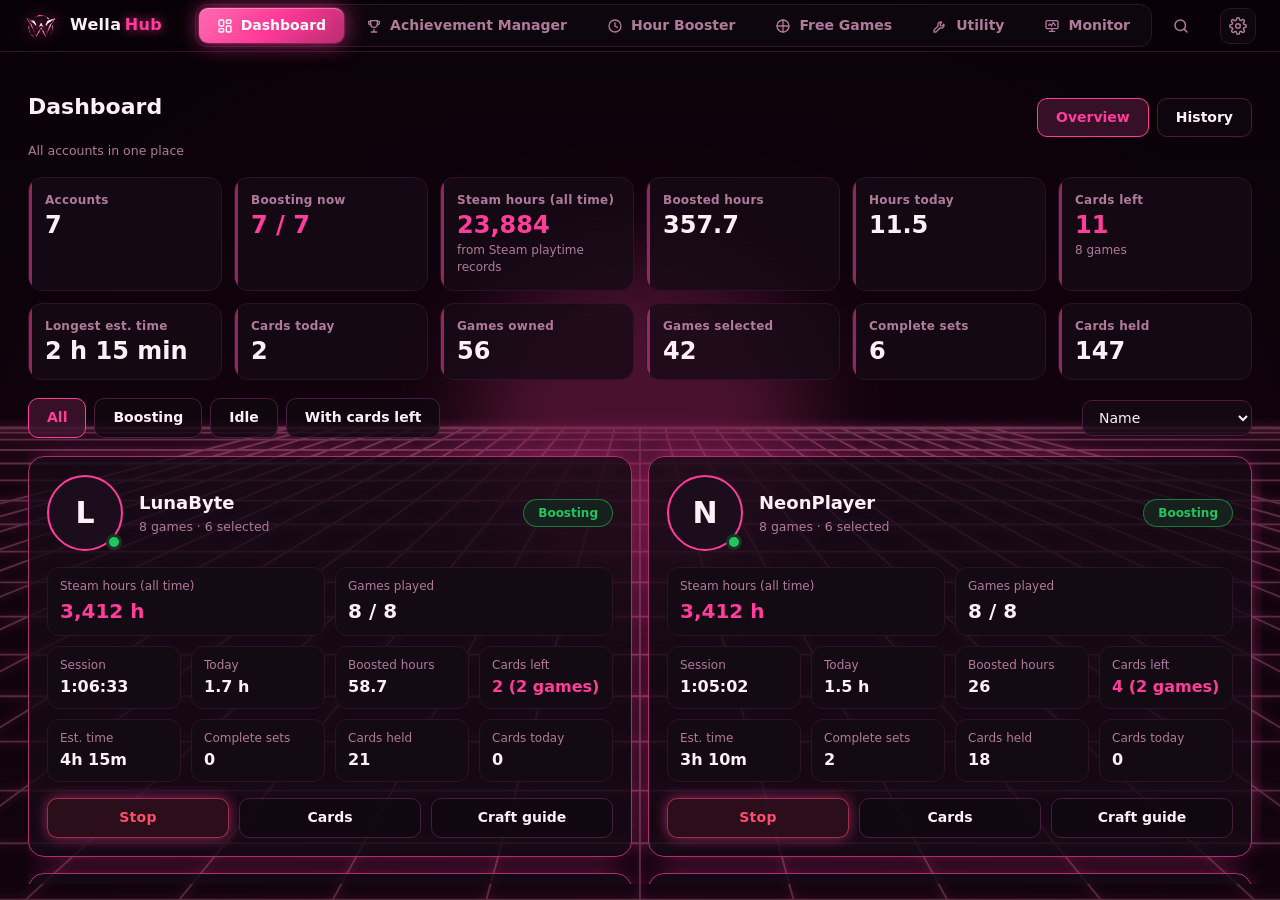
==== commit f2050d1f: "Add files via upload" ====
--- a/preview-app/index.html
+++ b/preview-app/index.html
@@ -9,7 +9,7 @@
 <meta name="apple-mobile-web-app-title" content="Wella Hub">
 <link rel="apple-touch-icon" href="assets/emblem.png">
 <meta http-equiv="Content-Security-Policy" content="default-src 'self'; img-src 'self' https: data:; style-src 'self' 'unsafe-inline'; script-src 'self'">
-<title>Wella Hub v0.2-testbuild</title>
+<title>Wella Hub v0.7.0</title>
 <link rel="stylesheet" href="style.css">
 <script src="theme.js"></script>
 <script src="bg.js"></script>
@@ -36,21 +36,26 @@
     </div>
     <div class="sp-bar"><i id="spBar"></i></div>
   </div>
-  <div class="sp-ver">v0.2-testbuild</div>
+  <div class="sp-ver">v0.7.0</div>
   <button id="spSkip" class="btn red sp-skip">Skip</button>
 </div>
 
 <header class="top">
   <img class="logo logoimg" src="assets/emblem-s.png" alt="" draggable="false">
-  <span class="brand"><span>Wella</span><b>Hub</b></span>
+  <span class="brand">Wella<b>Hub</b></span>
   <div class="tabs">
     <span class="ind"></span>
-    <button class="tab" data-tab="ach"><svg width="16" height="16" viewBox="0 0 24 24" fill="none" stroke="currentColor" stroke-width="2" stroke-linecap="round" stroke-linejoin="round"><path d="M8 21h8M12 17v4M7 4h10v5a5 5 0 0 1-10 0V4z"/><path d="M17 5h3v2a3 3 0 0 1-3 3M7 5H4v2a3 3 0 0 0 3 3"/></svg>Achievement Manager</button>
+    <button class="tab" id="tabDash" data-tab="dash"><svg width="16" height="16" viewBox="0 0 24 24" fill="none" stroke="currentColor" stroke-width="2" stroke-linecap="round" stroke-linejoin="round"><rect x="3" y="3" width="7" height="9" rx="1.5"/><rect x="14" y="3" width="7" height="5" rx="1.5"/><rect x="14" y="12" width="7" height="9" rx="1.5"/><rect x="3" y="16" width="7" height="5" rx="1.5"/></svg>Dashboard</button>
+    <button class="tab hidden" id="tabDevices" data-tab="devices">DeviceManager</button>
+    <button class="tab" id="tabAch" data-tab="ach"><svg width="16" height="16" viewBox="0 0 24 24" fill="none" stroke="currentColor" stroke-width="2" stroke-linecap="round" stroke-linejoin="round"><path d="M8 21h8M12 17v4M7 4h10v5a5 5 0 0 1-10 0V4z"/><path d="M17 5h3v2a3 3 0 0 1-3 3M7 5H4v2a3 3 0 0 0 3 3"/></svg>Achievement Manager</button>
     <button class="tab active" data-tab="boost"><svg width="16" height="16" viewBox="0 0 24 24" fill="none" stroke="currentColor" stroke-width="2" stroke-linecap="round"><circle cx="12" cy="12" r="9"/><path d="M12 7v5l3.5 2"/></svg>Hour Booster</button>
     <button class="tab" id="tabFree" data-tab="free"><svg width="16" height="16" viewBox="0 0 24 24" fill="none" stroke="currentColor" stroke-width="2" stroke-linecap="round" stroke-linejoin="round"><path d="M12 3v18M3 12h18"/><circle cx="12" cy="12" r="9"/></svg>Free Games</button>
     <button class="tab" id="tabUtil" data-tab="util"><svg width="16" height="16" viewBox="0 0 24 24" fill="none" stroke="currentColor" stroke-width="2" stroke-linecap="round" stroke-linejoin="round"><path d="M14.7 6.3a4 4 0 0 0-5.4 5.4L3 18v3h3l6.3-6.3a4 4 0 0 0 5.4-5.4l-2.6 2.6-2.4-.6-.6-2.4z"/></svg>Utility</button>
+    <button class="tab" id="tabFriends" data-tab="friends">Manage Friends</button>
     <button class="tab hidden" id="tabFps" data-tab="fps"><svg width="16" height="16" viewBox="0 0 24 24" fill="none" stroke="currentColor" stroke-width="2" stroke-linecap="round" stroke-linejoin="round"><path d="M3 17l5-6 4 4 4-8 5 6"/><path d="M3 21h18"/></svg>FPS Monitor</button>
     <button class="tab hidden" id="tabPc" data-tab="pcmon"><svg width="16" height="16" viewBox="0 0 24 24" fill="none" stroke="currentColor" stroke-width="2" stroke-linecap="round" stroke-linejoin="round"><rect x="3" y="4" width="18" height="12" rx="2"/><path d="M8 20h8M12 16v4M7 11l2-2 2 3 3-5 3 4"/></svg>Monitor</button>
+    <button class="tab hidden" id="tabTaskManager" data-tab="taskmgr">Task Manager</button>
+    <button class="tab hidden" id="tabExecScanner" data-tab="execscan">Executable Scanner</button>
     <button class="tab hidden" id="tabRemote" data-tab="remote">Remote PC</button>
   </div>
   <button class="gear" id="gear" title="Settings"><svg width="18" height="18" viewBox="0 0 24 24" fill="none" stroke="currentColor" stroke-width="2" stroke-linecap="round" stroke-linejoin="round"><circle cx="12" cy="12" r="3"/><path d="M19.4 15a1.7 1.7 0 0 0 .3 1.8l.1.1a2 2 0 1 1-2.8 2.8l-.1-.1a1.7 1.7 0 0 0-1.8-.3 1.7 1.7 0 0 0-1 1.5V21a2 2 0 1 1-4 0v-.1a1.7 1.7 0 0 0-1.1-1.5 1.7 1.7 0 0 0-1.8.3l-.1.1a2 2 0 1 1-2.8-2.8l.1-.1a1.7 1.7 0 0 0 .3-1.8 1.7 1.7 0 0 0-1.5-1H3a2 2 0 1 1 0-4h.1a1.7 1.7 0 0 0 1.5-1.1 1.7 1.7 0 0 0-.3-1.8l-.1-.1a2 2 0 1 1 2.8-2.8l.1.1a1.7 1.7 0 0 0 1.8.3H9a1.7 1.7 0 0 0 1-1.5V3a2 2 0 1 1 4 0v.1a1.7 1.7 0 0 0 1 1.5 1.7 1.7 0 0 0 1.8-.3l.1-.1a2 2 0 1 1 2.8 2.8l-.1.1a1.7 1.7 0 0 0-.3 1.8V9a1.7 1.7 0 0 0 1.5 1H21a2 2 0 1 1 0 4h-.1a1.7 1.7 0 0 0-1.5 1z"/></svg></button>
@@ -70,6 +75,8 @@
     <div id="cards"></div>
   </main>
 </div>
+<div class="shell hidden" id="viewDash"><main class="main pcmain dashmain" id="dashMain"></main></div>
+<div class="shell hidden" id="viewDevices"><main class="main pcmain" id="devicesMain"></main></div>
 <div class="shell hidden" id="viewAch">
   <aside class="gside">
     <div id="aProf" class="aprof"></div>
@@ -81,8 +88,12 @@
     </div>
     <button class="btn ghost" id="gMissing" title="Reads every game (nothing is started or changed) and ticks only the games where you still miss achievements">Select games with missing achievements</button>
     <button class="btn ghost hidden" id="gResume" title="Continues the search with the games that were not read yet and the ones that failed">Resume search</button>
+    <button class="btn stop" id="gStopAll" title="Stops the current Achievement Manager action and saves unfinished games">Stop all</button>
     <small class="fnote" id="gFind"></small>
-    <button class="btn red" id="gBulk" disabled>Unlock all achievements</button>
+    <div class="gtools gbulktools">
+      <button class="btn red" id="gUnlock" disabled>Unlock selected</button>
+      <button class="btn ghost" id="gLock" disabled>Lock selected</button>
+    </div>
     <button class="mnote" id="aMethod" title="Click to check again"></button>
     <div id="gList" class="glist"></div>
   </aside>
@@ -91,6 +102,7 @@
 <div class="shell hidden" id="viewUtil">
   <main class="main"><div class="utilpage" id="utilBody"></div></main>
 </div>
+<div class="shell hidden" id="viewFriends"><main class="main pcmain" id="friendsMain"></main></div>
 <div class="shell hidden" id="viewFree"><main class="main pcmain free-main" id="freeMain"></main></div>
 <div class="shell hidden" id="viewPc">
   <main class="main pcmain" id="pcMain"><div class="empty">Monitor is off. Turn it on in Settings &gt; General.</div></main>
@@ -98,6 +110,8 @@
 <div class="shell hidden" id="viewFps">
   <main class="main pcmain" id="fpsMain"><div class="empty">FPS Monitor is off. Turn it on in Settings &gt; General.</div></main>
 </div>
+<div class="shell hidden" id="viewTaskManager"><main class="main pcmain" id="taskManagerMain"></main></div>
+<div class="shell hidden" id="viewExecScanner"><main class="main pcmain" id="execScannerMain"></main></div>
 <div class="shell hidden" id="viewRemote"><main class="main pcmain" id="remoteMain"></main></div>
 <footer class="foot">
   <div class="fl">
@@ -115,9 +129,14 @@
 <script src="boot.js"></script>
 <script src="app.js"></script>
 <script src="tools.js"></script>
+<script src="dcbots.js"></script>
 <script src="pcmon.js"></script>
+<script src="exec-scanner.js"></script>
 <script src="remote-pc.js"></script>
+<script src="devices.js"></script>
+<script src="friends.js"></script>
 <script src="free.js"></script>
 <script src="extras.js"></script>
 </body>
 </html>
+
--- a/preview-app/style.css
+++ b/preview-app/style.css
@@ -46,9 +46,9 @@
 .g .gn b{display:block;font-size:14px;white-space:nowrap;overflow:hidden;text-overflow:ellipsis}
 .g .gn small{color:var(--mut);font-size:12px}
 .g .hrs{display:flex;align-items:baseline;gap:4px;font-size:18px;font-weight:600;white-space:nowrap}
-.g .hrs .steamhrs,.g .hrs .steamunit{color:var(--mut);font-size:13px;font-weight:400}
-.g .hrs .steamunit{font-size:10px}
-.g .hrs .boostedhrs{margin-left:8px}
+.g .hrs .steamhrs{color:inherit;font-size:18px;font-weight:600}
+.g .hrs .steamunit{color:var(--mut);font-size:11px;font-weight:400}
+.g .hrs .boostedhrs{margin-left:8px;color:var(--red);font-size:14px;font-weight:500}
 .g .hrs i{font-style:normal;color:var(--red);font-size:11px;margin-left:2px}
 .empty{padding:14px;color:var(--mut);text-align:center}
 .note{color:#e0a030;font-size:12px;padding:4px 8px}
@@ -111,7 +111,16 @@
 .ai .t small{color:var(--mut)}
 .ai .pc{color:var(--mut);font-size:12px;min-width:48px;text-align:right}
 .ai.done{border-color:color-mix(in srgb,var(--red) 40%,var(--line))}
+.ai.pending{box-shadow:0 0 0 1px color-mix(in srgb,var(--red) 48%,transparent);background:color-mix(in srgb,var(--red) 8%,var(--panel))}
 .ai .btn{min-width:96px;padding:8px 12px}
+.samstats{margin-top:12px;border:1px solid var(--line);border-radius:12px;background:var(--panel);padding:12px 14px}
+.samstats summary{cursor:pointer;font-weight:700;color:var(--text)}
+.samstatlist{display:flex;flex-direction:column;gap:8px;margin-top:12px}
+.samstatrow{display:flex;align-items:center;justify-content:space-between;gap:12px;padding:8px 0;border-top:1px solid var(--line)}
+.samstatrow span{min-width:0;display:flex;flex-direction:column;gap:3px}
+.samstatrow b{overflow:hidden;text-overflow:ellipsis;white-space:nowrap}
+.samstatrow small{color:var(--mut);font-size:11px}
+.samstatrow .in{width:160px;flex:none}
 .warn{color:#e0a030;font-size:12px;margin-top:6px}
 
 .gear{margin-left:10px;width:36px;height:36px;border-radius:10px;border:1px solid var(--line);background:var(--panel);display:grid;place-items:center;color:var(--mut)}
@@ -129,7 +138,7 @@
 .sw .hex{width:100px;padding:7px 10px}
 .chk{display:flex;align-items:center;gap:10px;cursor:pointer}
 
-.dot.s1,.sd.s1{background:#2ecc71}.dot.s7,.sd.s7{background:#777}.dot.s2,.sd.s2{background:#ef4444}.dot.s4,.sd.s4{background:#f5b301}
+.dot.s1,.sd.s1{background:#2ecc71}.dot.s7,.sd.s7{background:#777}.dot.s2,.sd.s2{background:var(--bad,#ef4444)}.dot.s4,.sd.s4{background:#f5b301}
 .dot.live{opacity:1}
 .avw{position:relative;width:46px;height:46px;flex:none;cursor:pointer}
 .avw .av{width:46px;height:46px}
@@ -142,7 +151,8 @@
 .empty.err{white-space:pre-line;text-align:left;max-width:520px;margin:30px auto}
 .gtools{display:flex;gap:8px;align-items:center}
 .gtools .btn{padding:7px 14px}
-#gBulk{padding:10px}
+.gbulktools{display:grid;grid-template-columns:1fr 1fr;margin-top:8px}
+.gbulktools .btn{min-width:0;padding:9px 4px;font-size:12px}
 .warnbar{background:color-mix(in srgb,#e0a030 18%,transparent);border:1px solid #e0a030;border-radius:10px;padding:8px 10px;font-size:12px}
 .pgrow{display:flex;gap:10px;align-items:center;padding:6px 0;border-bottom:1px solid var(--line)}
 .pgrow span{flex:1}
@@ -172,7 +182,7 @@
 .pill{display:inline-flex;align-items:center;gap:9px;padding:6px 16px;border-radius:999px;font-weight:700;font-size:12px;letter-spacing:.02em;border:1px solid;position:relative;overflow:hidden;transition:color .4s,background .4s,border-color .4s,box-shadow .4s}
 .pill b{font-weight:700}
 .pill.on{color:#2ecc71;border-color:rgba(46,204,113,.5);background:rgba(46,204,113,.12);box-shadow:0 0 18px rgba(46,204,113,.28)}
-.pill.off{color:#ef4444;border-color:rgba(239,68,68,.5);background:rgba(239,68,68,.12);box-shadow:0 0 14px rgba(239,68,68,.2)}
+.pill.off{color:var(--bad,#ef4444);border-color:rgba(239,68,68,.5);background:rgba(239,68,68,.12);box-shadow:0 0 14px rgba(239,68,68,.2)}
 .pill .pd{width:8px;height:8px;border-radius:50%;background:currentColor;position:relative;display:block}
 .pill.on .pd::after{content:'';position:absolute;inset:0;border-radius:50%;background:currentColor;animation:ping 1.7s ease-out infinite}
 .pill::before{content:'';position:absolute;top:0;bottom:0;width:40%;left:0;background:linear-gradient(100deg,transparent,rgba(255,255,255,.35),transparent);transform:translateX(-130%);pointer-events:none}
@@ -240,7 +250,7 @@
 @keyframes popIn{from{opacity:0;transform:scale(.4)}to{opacity:1;transform:none}}
 
 /* windows and menus */
-.overlay{backdrop-filter:blur(6px);animation:fadeIn .22s ease both}
+.overlay{backdrop-filter:blur(4px);animation:fadeIn .18s ease both}
 .modal{animation:modalIn .32s cubic-bezier(.2,.9,.3,1.12) both}
 .overlay.closing{animation:fadeOut .19s ease forwards}
 .overlay.closing .modal{animation:modalOut .19s ease forwards}
@@ -309,15 +319,15 @@
 
 /* ---- switching tabs: direction aware slide + blur ---- */
 .shell{transition:opacity .17s ease,transform .17s ease,filter .17s ease}
-.shell.leaving{opacity:0;transform:translateX(var(--lx,-40px)) scale(.985);filter:blur(7px)}
+.shell.leaving{opacity:0;transform:translateX(var(--lx,-40px)) scale(.985)}
 .shell.enter{animation:viewIn .6s cubic-bezier(.2,.85,.25,1) both}
-@keyframes viewIn{0%{opacity:0;transform:translateX(var(--ex,50px)) scale(.97);filter:blur(10px)}60%{filter:blur(0)}100%{opacity:1;transform:none;filter:none}}
+@keyframes viewIn{0%{opacity:0;transform:translateX(var(--ex,50px)) scale(.97)}100%{opacity:1;transform:none;filter:none}}
 .shell.enter .glist.anim .gi{animation-duration:.55s}
 
 /* ---- switching accounts ---- */
 #cards{perspective:1300px}
-#cards.leaving{opacity:0;transform:translateX(-26px) scale(.985);filter:blur(5px);transition:opacity .16s,transform .16s,filter .16s}
-@keyframes cardIn{from{opacity:0;transform:translateY(28px) rotateX(9deg) scale(.95);filter:blur(7px)}to{opacity:1;transform:none;filter:none}}
+#cards.leaving{opacity:0;transform:translateX(-26px) scale(.985);transition:opacity .16s,transform .16s}
+@keyframes cardIn{from{opacity:0;transform:translateY(28px) scale(.97)}to{opacity:1;transform:none}}
 #cards.anim .av{animation:avPop .8s cubic-bezier(.2,1.5,.4,1) both;animation-delay:calc(var(--i,0)*90ms + 160ms)}
 @keyframes avPop{0%{transform:scale(.2) rotate(-120deg);opacity:0;box-shadow:0 0 0 0 var(--red)}60%{box-shadow:0 0 0 10px color-mix(in srgb,var(--red) 0%,transparent)}100%{transform:none;opacity:1}}
 .sbtn.active{box-shadow:0 0 0 3px color-mix(in srgb,var(--red) 22%,transparent),0 0 20px color-mix(in srgb,var(--red) 55%,transparent)}
@@ -475,8 +485,10 @@
   .top{height:auto;flex-wrap:wrap;gap:8px 10px;padding:calc(8px + env(safe-area-inset-top)) 12px 8px}
   .logo{width:30px;height:30px}
   .gear{margin-left:auto}
-  .top .tabs{order:3;width:100%;margin-left:0}
-  .tab{flex:1;justify-content:center;padding:9px 6px;font-size:13px;gap:6px}
+  /* Keep every section reachable on phones, including optional tabs. */
+  .top .tabs{order:3;width:100%;margin-left:0;overflow-x:auto;overflow-y:hidden;justify-content:flex-start;scrollbar-width:none;-webkit-overflow-scrolling:touch;touch-action:pan-x}
+  .top .tabs::-webkit-scrollbar{display:none}
+  .tab{flex:0 0 auto;justify-content:center;padding:9px 12px;font-size:13px;gap:6px;white-space:nowrap;min-height:42px}
   .tab svg{width:15px;height:15px}
 
   .shell{flex-direction:column}
@@ -486,6 +498,8 @@
   .sbtn:hover{transform:none}
 
   .main{padding:16px 12px 24px}
+  .main,.amain,.gside{overscroll-behavior:contain;-webkit-overflow-scrolling:touch}
+  button,.sbtn,.tab{touch-action:manipulation}
   .head{flex-wrap:wrap;gap:10px;margin-bottom:16px}
   h1{font-size:19px}
   .head-actions{width:100%}
@@ -658,8 +672,8 @@
 .btn:disabled::after{display:none}
 
 /* ===== v1.6: health dot, QR login, glowing achievement icons, value box, player checker ===== */
-.dot.ok{background:#22c55e;opacity:1}
-.dot.bad{background:#ef4444;opacity:1}
+.dot.ok{background:var(--green,#22c55e);opacity:1}
+.dot.bad{background:var(--bad,#ef4444);opacity:1}
 .dot.live.ok{animation:live 2s ease-in-out infinite}
 .dot.bad{animation:liveBad 2.4s ease-in-out infinite}
 @keyframes liveBad{0%,100%{box-shadow:0 0 0 0 rgba(239,68,68,.5)}50%{box-shadow:0 0 0 5px rgba(239,68,68,0)}}
@@ -711,6 +725,7 @@
 .pcspark path.fill{fill:color-mix(in srgb,var(--red) 18%,transparent);stroke:none}
 .pcdisks{display:flex;flex-direction:column;gap:12px}
 .pcsystem-stats{display:flex;flex-direction:column;gap:8px}.pcprocess-head{font-size:11px;text-transform:uppercase;letter-spacing:.08em;color:var(--mut);margin-top:6px}
+.pctask-manager{display:flex;flex-direction:column;gap:10px}.pctask-controls{display:flex;align-items:center;gap:8px;flex-wrap:wrap}.pctask-controls input{flex:1;min-width:180px}.pctask-count{color:var(--mut);white-space:nowrap}.pctask-rows{display:flex;flex-direction:column;gap:6px;max-height:420px;overflow:auto}.pctask-row{display:grid;grid-template-columns:minmax(120px,1fr) 90px minmax(130px,auto) auto;align-items:center;gap:10px;padding:8px 10px;border:1px solid var(--line);border-radius:10px;background:var(--panel2);font-size:12px;color:var(--mut)}.pctask-name{color:var(--text);font-weight:600;overflow:hidden;text-overflow:ellipsis;white-space:nowrap}.pctask-row button{justify-self:end}@media(max-width:700px){.pctask-row{grid-template-columns:minmax(100px,1fr) auto}.pctask-row button{grid-column:2}.pctask-controls input{min-width:140px}}
 .pcfps{display:grid;grid-template-columns:repeat(3,1fr);gap:10px}
 .pcfps div{background:var(--panel2);border-radius:12px;padding:10px;text-align:center}
 .pcfps small{display:block;color:var(--mut);font-size:11px}
@@ -733,8 +748,9 @@
 .free-tabs{display:flex;gap:6px;padding:3px;border:1px solid var(--line);border-radius:12px;background:var(--panel)}
 .free-tabs .btn{padding:8px 14px}.free-tabs .btn.on{background:var(--red);color:var(--onred)}
 .free-catalog,.free-discovery{display:flex;flex-direction:column;gap:12px;min-height:0}
-.free-toolbar{display:grid;grid-template-columns:minmax(240px,1fr) minmax(165px,220px) minmax(180px,250px);gap:10px}
+.free-toolbar{display:grid;grid-template-columns:minmax(240px,1fr) minmax(145px,180px) minmax(150px,190px) minmax(145px,190px) auto;gap:10px}.free-toolbar>.btn{white-space:nowrap}
 .free-search,.free-sort,.free-account{min-width:0}
+@media(max-width:1040px){.free-toolbar{grid-template-columns:minmax(200px,1fr) minmax(130px,180px) minmax(130px,180px)}}
 .free-history{margin-top:22px;padding:18px;border:1px solid var(--line);border-radius:14px;background:var(--panel)}
 .free-history h2{margin:0}.free-history-head{display:flex;align-items:center;justify-content:space-between;gap:12px;margin-bottom:12px}.free-history-filter{width:min(260px,50%)}.free-history-row{display:grid;grid-template-columns:minmax(160px,1fr) minmax(100px,.6fr) minmax(180px,1fr);gap:12px;padding:9px 0;border-bottom:1px solid var(--line);align-items:center}.free-history-row small{color:var(--mut)}
 .remote-head{display:flex;align-items:center;gap:10px;flex-wrap:wrap;margin-bottom:12px}.remote-head>div{margin-right:auto}.remote-head h1{margin:0}.remote-setting{width:auto;min-width:115px;max-width:210px}.remote-screen-wrap{position:relative;width:100%;height:min(70vh,760px);background:#030303;border:1px solid var(--line);border-radius:12px;overflow:hidden;display:grid;place-items:center;touch-action:none;outline:none}.remote-screen{max-width:100%;max-height:100%;object-fit:contain;user-select:none;-webkit-user-drag:none}.remote-fps-counter{position:absolute;z-index:2;top:10px;left:10px;padding:5px 9px;border-radius:8px;background:#000b;color:#fff;font:600 12px/1.2 system-ui,sans-serif;pointer-events:none}.remote-screen-wrap:fullscreen,.remote-screen-wrap.remote-fullscreen{position:fixed;inset:0;z-index:99999;width:100vw;height:100vh;max-width:none;max-height:none;border:0;border-radius:0}.remote-screen-wrap:fullscreen .remote-screen,.remote-screen-wrap.remote-fullscreen .remote-screen{width:100%;height:100%;max-width:100%;max-height:100%;object-fit:contain}.remote-keys{display:flex;gap:8px;flex-wrap:wrap;margin-top:10px}
@@ -847,7 +863,7 @@
 #bgLayer{position:fixed;inset:-60px;z-index:-1;background-size:cover;background-position:center;background-repeat:no-repeat;pointer-events:none;transition:opacity .25s,filter .25s}
 html.hasbg{--panel:color-mix(in srgb,var(--panel0) 78%,transparent);--panel2:color-mix(in srgb,var(--panel20) 78%,transparent)}
 html.hasbg.tint{--panel:color-mix(in srgb,var(--red) 7%,color-mix(in srgb,var(--panel0) 78%,transparent));--panel2:color-mix(in srgb,var(--red) 8%,color-mix(in srgb,var(--panel20) 78%,transparent))}
-html.hasbg .top,html.hasbg .foot,html.hasbg .side,html.hasbg .gside{background:color-mix(in srgb,var(--bg0) 50%,transparent);backdrop-filter:blur(10px);-webkit-backdrop-filter:blur(10px)}
+html.hasbg .top,html.hasbg .foot,html.hasbg .side,html.hasbg .gside{background:color-mix(in srgb,var(--bg0) 50%,transparent);backdrop-filter:blur(6px);-webkit-backdrop-filter:blur(10px)}
 .bgsec{display:flex;flex-direction:column;gap:10px}
 .bggrid{display:grid;grid-template-columns:repeat(auto-fill,minmax(96px,1fr));gap:8px}
 .bgt{position:relative;height:58px;border-radius:10px;border:2px solid var(--line2);background-size:cover;background-position:center;padding:0;overflow:hidden;color:#fff;cursor:pointer;transition:transform .15s,border-color .15s,box-shadow .15s}
@@ -884,17 +900,21 @@
 .invg{gap:8px}
 .invh{display:flex;align-items:center;gap:10px;flex-wrap:wrap}
 .invh .btn{margin-left:auto}
-.invi{display:grid;grid-template-columns:repeat(auto-fill,minmax(150px,1fr));gap:8px}
+.invi{display:grid;grid-template-columns:repeat(auto-fill,minmax(210px,1fr));gap:8px}
+.invall{width:100%}
+.invsearch{flex:1;min-width:180px;max-width:360px}
+.invg{content-visibility:auto;contain-intrinsic-size:auto 400px}
+.invit{content-visibility:auto;contain-intrinsic-size:auto 52px}
 .invit{display:flex;align-items:center;gap:8px;background:var(--panel);border:1px solid var(--line);border-radius:10px;padding:5px 8px;min-width:0}
-.invit img,.invit i{width:34px;height:34px;border-radius:6px;object-fit:contain;background:var(--chip);flex:none}
-.invit span{font-size:12px;overflow:hidden;text-overflow:ellipsis;white-space:nowrap;flex:1;min-width:0}
+.invit img,.invit i{width:44px;height:44px;border-radius:6px;object-fit:contain;background:var(--chip);flex:none}
+.invit span{font-size:12px;overflow:hidden;display:-webkit-box;-webkit-line-clamp:2;-webkit-box-orient:vertical;word-break:break-word;flex:1;min-width:0}
 .invit b{font-size:12px;color:var(--mut)}
 .hrow{display:flex;align-items:center;gap:10px;padding:5px 0}
 .hrow b{min-width:170px}
 .hrow span{color:var(--mut)}
 .hd{width:11px;height:11px;border-radius:50%;flex:none;background:#777}
-.hd.ok{background:#22c55e;box-shadow:0 0 8px #22c55e88}
-.hd.bad{background:#ef4444;box-shadow:0 0 8px #ef444488}
+.hd.ok{background:var(--green,#22c55e);box-shadow:0 0 8px var(--green,#22c55e)88}
+.hd.bad{background:var(--bad,#ef4444);box-shadow:0 0 8px var(--bad,#ef4444)88}
 .hd.mid{background:#f5b301}
 .pwbox{display:flex;flex-direction:column;gap:10px}
 .pwv{display:block;padding:14px 16px;border-radius:12px;background:var(--panel2);border:1px solid var(--line2);font:600 18px/1.4 Consolas,'Courier New',monospace;word-break:break-all;user-select:text;letter-spacing:.03em}
@@ -918,19 +938,14 @@
 
 .wsec{display:flex;flex-direction:column;gap:10px}
 .wgrid{display:grid;grid-template-columns:1fr 1fr;gap:8px 14px}
-.fglist{display:flex;flex-direction:column;gap:8px}
-.fgitem{display:flex;align-items:center;gap:10px;padding:8px;border:1px solid var(--line2);border-radius:10px;background:var(--panel2)}
-.fgitem img{width:92px;height:43px;object-fit:cover;border-radius:6px;flex:none}
-.fgi{flex:1;min-width:0;display:flex;flex-direction:column}
-.fgi b{overflow:hidden;text-overflow:ellipsis;white-space:nowrap}
 
 /* ===== extras: look options, background controls ===== */
 html[data-font] body,html[data-font] button,html[data-font] input,html[data-font] select,html[data-font] textarea{font-family:var(--font)}
 html.radc .btn,html.radc .in,html.radc .card,html.radc .ucard,html.radc .modal,html.radc .games,html.radc .g,html.radc .ublk,html.radc .pi,html.radc .cmp,html.radc .pcard,html.radc .kbox,html.radc .tut-card{border-radius:var(--rad)}
-html.glow .btn.red,html.glow .btn.start,html.glow .btn.stop{box-shadow:0 0 14px color-mix(in srgb,var(--red) 55%,transparent)}
-html.glow .tab.active,html.glow .brand b,html.glow h1{text-shadow:0 0 12px color-mix(in srgb,var(--red) 80%,transparent)}
-html.glow .card,html.glow .ucard{box-shadow:0 0 0 1px color-mix(in srgb,var(--red) 18%,transparent),0 0 24px color-mix(in srgb,var(--red) 9%,transparent)}
-html.glow .logoimg{filter:var(--logo-filter,none) drop-shadow(0 0 8px var(--red))}
+html.glow .btn.red,html.glow .btn.start,html.glow .btn.stop{box-shadow:0 0 14px color-mix(in srgb,var(--glowc,var(--red)) 55%,transparent)}
+html.glow .tab.active,html.glow .brand b,html.glow h1{text-shadow:0 0 12px color-mix(in srgb,var(--glowc,var(--red)) 80%,transparent)}
+html.glow .card,html.glow .ucard{box-shadow:0 0 0 1px color-mix(in srgb,var(--glowc,var(--red)) 18%,transparent),0 0 24px color-mix(in srgb,var(--glowc,var(--red)) 9%,transparent)}
+html.glow .logoimg{filter:var(--logo-filter,none) drop-shadow(0 0 8px var(--glowc,var(--red)))}
 html.scan body::after{content:"";position:fixed;inset:0;pointer-events:none;z-index:9998;background:repeating-linear-gradient(0deg,rgba(0,0,0,.2) 0 1px,transparent 1px 3px);mix-blend-mode:multiply}
 html.compact .main{padding:20px 16px}html.compact .card{padding:8px;margin-bottom:10px}html.compact .row{padding:3px 6px}html.compact .setrow{padding-top:4px;padding-bottom:4px}
 html.nomo *,html.nomo *::before,html.nomo *::after{animation-duration:.001s!important;animation-iteration-count:1!important;transition-duration:.001s!important}
@@ -960,10 +975,6 @@
 .srch{width:34px;height:34px;border-radius:8px;border:0;background:transparent;color:var(--mut);display:grid;place-items:center}.srch:hover{background:var(--chip2);color:var(--text)}
 
 /* tutorial */
-.tut{position:fixed;inset:0;z-index:90}
-.tut-ring{position:absolute;border-radius:12px;box-shadow:0 0 0 9999px rgba(0,0,0,.74),0 0 0 2px var(--red);transition:all .25s ease;pointer-events:none}
-.tut-card{position:absolute;background:var(--modal);border:1px solid var(--line2);border-radius:14px;padding:16px;display:flex;flex-direction:column;gap:6px;box-shadow:0 20px 60px rgba(0,0,0,.6);transition:all .25s ease}
-.tut-card p{margin:0;color:var(--mut);line-height:1.45}.tut-n{color:var(--red);font-weight:700}.tut-act{display:flex;gap:8px;align-items:center;margin-top:8px}
 
 /* charts, sales, health */
 .rchart{border:1px solid var(--line2);background:var(--panel2);border-radius:12px;padding:12px;display:flex;flex-direction:column;gap:6px}
@@ -994,3 +1005,411 @@
 .csec-body>.bgsec>b:first-child,.csec-body>.wsec>b:first-child{display:none}
 .modal.settings{padding:20px;gap:12px}.stabs button{padding:10px 12px;font-size:15px}.sbody{gap:8px}.csec-body .setrow{gap:5px}
  .custom-theme-list{display:grid;gap:7px;margin-top:10px}.custom-theme-row{display:flex;align-items:center;gap:8px;padding:8px 10px;border:1px solid var(--line);border-radius:10px;background:var(--panel)}.custom-theme-row b{margin-right:auto}.custom-theme-row .btn{white-space:nowrap}
+
+/* Free Games: kind buttons, smaller unit select, live status */
+.free-kindbar{display:flex;gap:6px;flex-wrap:wrap}.free-kindbar .btn.on{background:var(--red);color:var(--onred)}
+.free-kinds{display:flex;flex-wrap:wrap;gap:8px;grid-column:1/-1}
+.free-kind{display:flex;flex-direction:column;align-items:flex-start;gap:2px;padding:8px 12px;opacity:.6}.free-kind.on{opacity:1;background:var(--red);color:var(--onred)}.free-kind small{font-size:11px;opacity:.85}
+.free-interval select.in,.free-interval input.in{width:auto;flex:0 0 auto}.free-interval select.in{min-width:0;width:110px;padding:6px 26px 6px 10px}.free-interval input.in{width:90px}
+.free-loop{display:flex;flex-direction:column;gap:2px;margin-top:6px}.free-loop b{font-size:12px}
+
+/* ---- trading cards panel + Steam profile editor ---- */
+.cdsum.clk{cursor:pointer;transition:border-color .2s,background .2s}
+.cdsum.clk:hover{border-color:color-mix(in srgb,var(--red) 55%,var(--line2));background:color-mix(in srgb,var(--red) 7%,var(--panel2))}
+.modal.cardsm{width:min(740px,94vw);max-height:88vh;overflow:hidden;gap:12px}
+.modal.cardsm .ahead{margin-bottom:0}
+.cards-body{display:flex;flex-direction:column;gap:10px;flex:none}
+.ctiles{display:grid;grid-template-columns:repeat(3,1fr);gap:10px}
+.ctile{background:var(--chip);border:1px solid var(--line);border-radius:12px;padding:10px 12px;display:flex;flex-direction:column;gap:2px;min-width:0}
+.ctile small{color:var(--mut);font-size:12px}
+.ctile b{font-size:19px;white-space:nowrap;overflow:hidden;text-overflow:ellipsis}
+.ctile b.good{color:var(--red)}
+.cards-list{flex:1;min-height:150px}
+.crow{cursor:default}
+.crow .cname{flex:1;min-width:0;display:flex;flex-direction:column}
+.crow .cname b{font-weight:600;white-space:nowrap;overflow:hidden;text-overflow:ellipsis}
+.crow .cname small{color:var(--mut);font-size:12px}
+.crow .chave{font-size:12.5px;color:var(--mut);white-space:nowrap;font-variant-numeric:tabular-nums}
+.cdone{font-style:normal;font-size:12px;color:var(--mut);white-space:nowrap}
+.cards-body .cinfo{min-height:0}
+@media (max-width:620px){.ctiles{grid-template-columns:repeat(2,1fr)}}
+
+.modal.pe{width:min(560px,94vw);gap:14px;position:relative;
+  box-shadow:0 0 0 1px color-mix(in srgb,var(--red) 30%,var(--line2)),0 30px 90px -20px color-mix(in srgb,var(--red) 45%,#000)}
+.modal.pe .ahead{margin-bottom:0}
+.pe-form{display:flex;flex-direction:column;gap:12px}
+.pe-form.hidden{display:none}
+.pe-field{display:flex;flex-direction:column;gap:6px;padding:10px 12px;border-radius:12px;background:var(--chip);border:1px solid var(--line);transition:border-color .2s,background .2s}
+.pe-field label{font-size:12px;color:var(--mut);font-weight:600;letter-spacing:.02em}
+.pe-field small{color:var(--mut);font-size:11.5px}
+.pe-field.changed{border-color:color-mix(in srgb,var(--red) 65%,var(--line2));background:color-mix(in srgb,var(--red) 8%,var(--chip))}
+.pe-sum{min-height:130px;resize:vertical;font:inherit;line-height:1.4}
+.pe-count{align-self:flex-end;color:var(--mut);font-size:11.5px;margin-top:-6px}
+.pe-status{display:flex;align-items:center;gap:8px;flex-wrap:wrap;color:var(--mut);font-size:13px;min-height:18px}
+.pe-status:empty{display:none}
+.pe-status .err{color:#ff6b81}
+.pe-status .okk{color:var(--green,#3ddc84)}
+.btn.red:disabled{opacity:.45;cursor:default}
+
+/* cards filter + profile editor extras */
+.cflt{display:flex;flex-wrap:wrap;gap:6px;flex:none}
+.cflt .chip{cursor:pointer;transition:color .15s,border-color .15s,background .15s}
+.cflt .chip:hover{color:var(--text);border-color:var(--red)}
+.modal.pe{max-height:90vh;overflow:auto}
+.pe-field.hidden{display:none}
+.pe-avrow{display:flex;align-items:center;gap:14px}
+.pe-av{width:64px;height:64px;border-radius:10px;object-fit:cover;flex:none}
+.pe-avcol{display:flex;flex-direction:column;align-items:flex-start;gap:6px;min-width:0}
+.pe-privgrid{display:grid;grid-template-columns:1fr 1fr;gap:8px 14px}
+.pe-privrow{display:flex;align-items:center;justify-content:space-between;gap:10px;font-size:13px}
+.pe-privrow span{color:var(--text);min-width:0}
+.pe-sel{width:auto;flex:0 0 auto;min-width:0;padding:6px 26px 6px 10px}
+.pe-web{display:flex;flex-wrap:wrap;gap:6px}
+.pe-web .chip{cursor:pointer}.pe-web .chip:hover{color:var(--text);border-color:var(--red)}
+.pe-status .err{display:block}
+@media (max-width:620px){.pe-privgrid{grid-template-columns:1fr}}
+
+.gtools .btn.on{border-color:var(--red);color:var(--red);background:color-mix(in srgb,var(--red) 14%,var(--panel2))}
+
+/* ---- icons in buttons (no emoji) ---- */
+.ico{display:inline-grid;place-items:center;flex:none;line-height:0}
+.ico-btn{display:inline-flex;align-items:center;justify-content:center;gap:8px}
+.icon .ico{color:inherit}
+
+/* ---- close button in the corner of the big modals ---- */
+.modal.cardsm{position:relative}
+.dclose{position:absolute;top:14px;right:14px;z-index:3;width:36px;height:36px;border-radius:10px;border:1px solid var(--line2);background:var(--panel);color:var(--mut);display:grid;place-items:center;cursor:pointer;transition:color .2s,border-color .2s,background .2s,transform .2s}
+.dclose:hover{color:var(--onred);background:var(--red);border-color:var(--red);transform:rotate(90deg)}
+.modal.cardsm>h2{padding-right:46px}
+.modal.cardsm .ahead{padding-right:46px}
+
+/* ---- dashboard: fills the whole window ---- */
+.modal.dashm{width:min(1280px,97vw);height:min(94vh,980px);max-height:94vh;padding:24px 24px 18px;gap:16px;overflow:hidden}
+html .modal.cardsm.dashm{width:100%;height:100%;max-width:none;max-height:none;border-radius:0;border:0;padding:26px 32px 20px;box-shadow:none}
+.overlay:has(.modal.dashm){display:block;padding:0}
+.dtiles .ctile.wide{grid-column:span 2}
+.dtiles .ctile.wide b{font-size:20px}
+.dhead{display:flex;align-items:center;justify-content:space-between;gap:14px;flex-wrap:wrap;padding-right:48px;flex:none}
+.dhead h2{font-size:22px}
+.dhead small{color:var(--mut);font-size:12.5px}
+.dtabs{display:flex;gap:8px}
+.dtabs .btn.on,.dchips .btn.on{border-color:var(--red);color:var(--red);background:color-mix(in srgb,var(--red) 14%,var(--panel2))}
+.dbody{flex:1;min-height:0;overflow-y:auto;overflow-x:hidden;padding-right:8px;margin-right:-8px;scrollbar-width:thin}
+.dwrap{display:flex;flex-direction:column;gap:18px;padding-bottom:6px}
+.dsum{display:grid;grid-template-columns:repeat(auto-fill,minmax(168px,1fr));gap:12px}
+.dstat{background:var(--panel2);border:1px solid var(--line);border-radius:14px;padding:14px 16px;display:flex;flex-direction:column;gap:3px;min-width:0;position:relative;overflow:hidden}
+.dstat::before{content:'';position:absolute;left:0;top:0;bottom:0;width:3px;background:var(--red);opacity:.55}
+.dstat small{color:var(--mut);font-size:12px;font-weight:600;letter-spacing:.02em}
+.dstat b{font-size:24px;line-height:1.15;white-space:nowrap;overflow:hidden;text-overflow:ellipsis}
+.dstat b.good{color:var(--red)}
+.dstat em{font-style:normal;color:var(--mut);font-size:12px}
+.dbar{display:flex;align-items:center;justify-content:space-between;gap:12px;flex-wrap:wrap}
+.dchips{display:flex;gap:8px;flex-wrap:wrap}
+.dsort{width:auto;min-width:170px;flex:0 0 auto;padding:8px 30px 8px 12px}
+.dgrid{display:grid;grid-template-columns:repeat(auto-fill,minmax(400px,1fr));gap:16px}
+.dacc{background:var(--panel2);border:1px solid var(--line);border-radius:16px;padding:18px;display:flex;flex-direction:column;gap:16px;min-width:0;transition:border-color .25s,box-shadow .25s}
+.dacc:hover{border-color:color-mix(in srgb,var(--red) 40%,var(--line2))}
+.dacc.on{border-color:color-mix(in srgb,var(--red) 55%,var(--line2));box-shadow:0 0 28px -12px var(--red)}
+.dtop{display:flex;align-items:center;gap:16px}
+.dav{position:relative;width:76px;height:76px;flex:none}
+.dav img,.dav .dph{width:76px;height:76px;border-radius:50%;object-fit:cover;background:var(--chip2);display:grid;place-items:center;font-size:30px;font-weight:700;border:2px solid var(--line2)}
+.dacc.on .dav img,.dacc.on .dav .dph{border-color:var(--red)}
+.ddot{position:absolute;right:1px;bottom:1px;width:16px;height:16px;border-radius:50%;background:#777;border:3px solid var(--panel2);opacity:.6}
+.ddot.live{background:var(--green);opacity:1}
+.ddot.warn{background:var(--bad);opacity:1}
+.dwho{flex:1;min-width:0;display:flex;flex-direction:column;gap:3px}
+.dwho b{font-size:18px;white-space:nowrap;overflow:hidden;text-overflow:ellipsis}
+.dwho small{color:var(--mut);font-size:12.5px}
+.dpill{flex:none;padding:5px 14px;border-radius:999px;font-size:12px;font-weight:700;border:1px solid var(--line2);color:var(--mut);background:var(--chip)}
+.dpill.on{color:var(--green);border-color:color-mix(in srgb,var(--green) 55%,transparent);background:color-mix(in srgb,var(--green) 12%,var(--chip))}
+.dtiles{grid-template-columns:repeat(4,1fr);gap:10px}
+.dtiles .ctile b{font-size:16px}
+.dact{display:flex;gap:10px;flex-wrap:wrap}
+.dact .btn{flex:1 1 90px}
+.dim{color:var(--mut)}
+
+/* ---- boost history: every day is its own rounded row with a gap between ---- */
+.dtablewrap{overflow-x:auto;padding-bottom:4px}
+.dhist{width:100%;border-collapse:separate;border-spacing:0 10px;font-size:14px}
+.dhist th{text-align:left;color:var(--mut);font-size:12px;font-weight:600;letter-spacing:.02em;padding:4px 18px;white-space:nowrap}
+.dhist td{padding:13px 18px;background:var(--panel2);border-top:1px solid var(--line);border-bottom:1px solid var(--line);white-space:nowrap;vertical-align:middle}
+.dhist td:first-child{border-left:1px solid var(--line);border-radius:14px 0 0 14px}
+.dhist td:last-child{border-right:1px solid var(--line);border-radius:0 14px 14px 0}
+.dhist td b{display:block;font-size:14.5px}
+.dhist td small{display:block;color:var(--mut);font-size:11.5px;margin-top:2px}
+.dhist td:last-child{background:color-mix(in srgb,var(--red) 7%,var(--panel2))}
+.dhist tr.today td{border-color:color-mix(in srgb,var(--red) 45%,var(--line2));background:color-mix(in srgb,var(--red) 9%,var(--panel2))}
+.dhist tr.today td small:first-of-type{color:var(--red);font-weight:700}
+
+@media (max-width:900px){.dgrid{grid-template-columns:1fr}.dtiles{grid-template-columns:repeat(2,1fr)}}
+@media (max-width:620px){html .modal.cardsm.dashm{height:100dvh;padding:16px 14px}.dsum{grid-template-columns:repeat(2,1fr)}.dstat b{font-size:20px}.dav,.dav img,.dav .dph{width:64px;height:64px}}
+
+/* ---- Dashboard as a tab (fills the whole page) ---- */
+.dashmain{overflow:hidden;display:flex;flex-direction:column;padding:22px 28px 16px}
+.dashmain>*{max-width:none;margin:0;flex:1;min-height:0}
+.dashpage{display:flex;flex-direction:column;gap:16px;height:100%;min-height:0;width:100%}
+.dashpage .dhead{padding-right:0}
+.dashpage .dbody{padding-right:10px;margin-right:-10px}
+@media (max-width:700px){.dashmain{padding:12px}}
+
+
+/* Browser Admin Panel: deliberately independent from the shared Wella Hub theme. */
+body.admin-panel { --red:#f5f5f5 !important; --onred:#000 !important; --btn:#f5f5f5 !important; --onbtn:#000 !important; --bg:#050505 !important; --panel:#0b0b0b !important; --panel2:#111 !important; --line:#222 !important; --text:#f5f5f5 !important; --mut:#888 !important; --chip:#080808 !important; --chip2:#111 !important; --chip3:#171717 !important; --hover:#111 !important; --modal:#050505 !important; --sec:#090909 !important; --faint:#333 !important; background:#050505 !important; color:#f5f5f5 !important; }
+body.admin-panel .top, body.admin-panel .side, body.admin-panel .foot { background:#050505 !important; border-color:#202020 !important; }
+body.admin-panel .shell, body.admin-panel .main, body.admin-panel .pcmain, body.admin-panel .settings, body.admin-panel .modal, body.admin-panel .overlay { background:#050505 !important; color:#f5f5f5 !important; }
+body.admin-panel .card, body.admin-panel .pcc, body.admin-panel .stat, body.admin-panel .stabs, body.admin-panel .sbody, body.admin-panel input, body.admin-panel select, body.admin-panel textarea { background:#0b0b0b !important; border-color:#292929 !important; color:#f5f5f5 !important; }
+body.admin-panel .tab:not(.active), body.admin-panel .btn.ghost, body.admin-panel .icon, body.admin-panel .gear { background:#080808 !important; border-color:#292929 !important; color:#d0d0d0 !important; }
+body.admin-panel .tab.active, body.admin-panel .btn.red, body.admin-panel .btn.primary { background:#171717 !important; border-color:#777 !important; color:#fff !important; box-shadow:none !important; }
+body.admin-panel .brand { color:#fff !important; letter-spacing:.04em; }
+body.admin-panel .brand b { color:#fff !important; text-shadow:none !important; }
+body.admin-panel .ind { background:#292929 !important; box-shadow:none !important; }
+
+
+/* Admin-only executable scanner */
+.execscan{max-width:1400px;margin:0 auto;padding:22px;display:flex;flex-direction:column;gap:14px;min-height:0}
+.execscan-head{display:flex;align-items:center;justify-content:space-between;gap:16px;flex-wrap:wrap}
+.execscan-head h1{margin:0 0 5px;font-size:24px}
+.execscan-head p{margin:0}
+.execscan-muted{color:var(--mut);font-size:12px;overflow-wrap:anywhere}
+.execscan-actions,.execscan-controls{display:flex;gap:8px;align-items:center;flex-wrap:wrap}
+.execscan-status{padding:12px 14px;border:1px solid var(--line);border-radius:12px;background:var(--panel);font-size:13px}
+.execscan-list{display:flex;flex-direction:column;gap:8px;overflow:auto;min-height:0}
+.execscan-row{display:grid;grid-template-columns:minmax(0,1fr) auto auto;gap:14px;align-items:center;padding:12px;border:1px solid var(--line);border-radius:12px;background:var(--panel)}
+.execscan-file{min-width:0;display:flex;flex-direction:column;gap:5px}
+.execscan-file strong{font-size:13px;overflow-wrap:anywhere}
+.execscan-file small{overflow-wrap:anywhere}
+.execscan-state{font-size:12px;white-space:nowrap}
+.execscan-state.is-running{color:var(--green,#4ade80)}
+.execscan-state.is-stopped{color:var(--mut)}
+@media(max-width:800px){.execscan{padding:12px}.execscan-row{grid-template-columns:minmax(0,1fr);gap:8px}.execscan-state{white-space:normal}}
+body.admin-panel .execscan-status,body.admin-panel .execscan-row{background:#0b0b0b;border-color:#292929}
+
+/* ---- fonts: every font shown in its own look ---- */
+.fontgrid{display:grid;grid-template-columns:repeat(auto-fill,minmax(210px,1fr));gap:8px;max-height:340px;overflow-y:auto;padding:2px 4px 2px 2px}
+.fontcard{display:grid;grid-template-columns:auto 1fr;grid-template-areas:"aa name" "aa smp";align-items:center;column-gap:12px;row-gap:1px;text-align:left;padding:9px 12px;border:1px solid var(--line2);border-radius:10px;background:var(--panel2);color:var(--text);cursor:pointer;min-width:0;transition:border-color .15s,background .15s,transform .12s}
+.fontcard:hover{border-color:var(--red);transform:translateY(-1px)}
+.fontcard.on{border-color:var(--red);background:color-mix(in srgb,var(--red) 16%,var(--panel2));box-shadow:0 0 0 1px var(--red)}
+.fontcard .fc-aa{grid-area:aa;font-size:30px;line-height:1;min-width:46px;text-align:center;color:var(--red)}
+.fontcard .fc-name{grid-area:name;font-size:14px;font-weight:700;white-space:nowrap;overflow:hidden;text-overflow:ellipsis}
+.fontcard .fc-smp{grid-area:smp;font-size:12px;color:var(--mut);white-space:nowrap;overflow:hidden;text-overflow:ellipsis}
+
+/* ---- Settings window = the whole app window (Appearance > "Settings window fills the whole app window") ---- */
+html.sfull .overlay:has(.modal.settings){display:block;padding:0}
+html.sfull .modal.settings{width:calc(100vw / var(--z,1));max-width:none;height:calc(100vh / var(--z,1));max-height:none;margin:0;border:0;border-radius:0;padding:30px 44px 24px;gap:18px;box-sizing:border-box;display:flex;flex-direction:column;overflow:hidden;background:transparent;box-shadow:none;animation:none}
+html.sfull .overlay:has(.modal.settings){background:color-mix(in srgb,var(--bg) 58%,transparent);backdrop-filter:blur(20px) saturate(1.1)}
+html.sfull .modal.settings .sh h2{font-size:30px}
+html.sfull .modal.settings .sh small{font-size:14px}
+html.sfull .modal.settings .stabs{max-width:1200px;width:100%}
+html.sfull .modal.settings .stabs button{padding:16px 20px;font-size:18px}
+html.sfull .modal.settings .sbody{zoom:1.2;flex:1;min-height:0;overflow-y:auto;overflow-x:hidden;padding:2px 10px 18px 2px}
+html.sfull .modal.settings .sbody:has(>.csec){display:grid;grid-template-columns:repeat(auto-fit,minmax(min(100%,520px),1fr));align-items:start;align-content:start;gap:14px}
+html.sfull .modal.settings .mact{padding-top:6px}
+html.sfull .modal.settings .mact .btn{padding:12px 28px;font-size:16px}
+html.sfull .modal.settings .fontgrid{max-height:none}
+
+/* thin scrollbars that match the theme (Settings used the wide default one) */
+.modal.settings,.modal.settings .sbody{scrollbar-width:thin;scrollbar-color:color-mix(in srgb,var(--red) 70%,transparent) transparent}
+/* the Settings sections look like the Dashboard cards */
+html.sfull .modal.settings .csec{background:var(--panel);border:1px solid var(--line);border-radius:18px;box-shadow:0 0 0 1px color-mix(in srgb,var(--red) 8%,transparent)}
+html.sfull .modal.settings .stabs{background:color-mix(in srgb,var(--panel) 80%,transparent);border:1px solid var(--line);border-radius:16px;margin:0}
+
+/* ---- Hour Booster: the middle part works like the Dashboard (full width, tiles, games in a grid of cards) ---- */
+#viewBoost .main{padding:36px 36px 28px}
+#viewBoost .main>*{max-width:none}
+#viewBoost .head{margin-bottom:22px}
+#viewBoost .card{border-radius:18px;padding:18px 20px;background:var(--panel)}
+#viewBoost .games{display:grid;grid-template-columns:repeat(auto-fill,minmax(400px,1fr));gap:10px;background:transparent;padding:0;margin-top:14px}
+#viewBoost .games .g{background:var(--chip);border:1px solid var(--line);border-radius:12px;padding:8px 14px 8px 8px;transition:border-color .15s,transform .12s}
+#viewBoost .games .g:hover{border-color:var(--red);transform:translateY(-1px)}
+#viewBoost .games .empty{grid-column:1/-1}
+#viewBoost .card .note{border-radius:12px}
+
+/* ---- Free Games > Auto discovery (simple: status, 2 steps, history) ---- */
+.fd{gap:14px}
+.fd-hero{display:grid;grid-template-columns:1fr auto;align-items:center;gap:14px 18px;padding:20px 22px;border:1px solid var(--line);border-radius:18px;background:var(--panel)}
+.fd-hero.on{border-color:var(--red);box-shadow:0 0 0 1px color-mix(in srgb,var(--red) 30%,transparent),0 0 28px color-mix(in srgb,var(--red) 14%,transparent)}
+.fd-state{display:flex;align-items:center;gap:14px;min-width:0}
+.fd-state b{font-size:20px;display:block}.fd-state small{color:var(--mut);font-size:13px}
+.fd-dot{width:14px;height:14px;border-radius:50%;background:var(--mut);flex:none;opacity:.6}
+.fd-hero.on .fd-dot{background:var(--green,#22c55e);opacity:1;box-shadow:0 0 0 0 rgba(34,197,94,.6);animation:fdPulse 1.6s infinite}
+@keyframes fdPulse{70%{box-shadow:0 0 0 10px rgba(34,197,94,0)}100%{box-shadow:0 0 0 0 rgba(34,197,94,0)}}
+.fd-go{min-width:130px;padding:13px 26px;font-size:16px}
+.fd-tiles{grid-column:1/-1;display:grid;grid-template-columns:repeat(auto-fit,minmax(110px,1fr));gap:10px}
+.fd-last{grid-column:1/-1;color:var(--mut);font-size:12px}
+.fd-steps{display:grid;grid-template-columns:repeat(auto-fit,minmax(340px,1fr));gap:14px;align-items:start}
+.fd-card{border:1px solid var(--line);border-radius:16px;background:var(--panel);padding:16px 18px;display:flex;flex-direction:column;gap:12px}
+.fd-head{display:flex;align-items:center;gap:10px}.fd-head>b{font-size:15px}.fd-head small{color:var(--mut)}.fd-head select{margin-left:auto;width:auto}
+.fd-links{margin-left:auto;display:flex;gap:6px}
+.free-local-profile{display:flex;flex-direction:column;gap:12px;min-width:0}
+.free-local-profile-head{display:flex;align-items:center;gap:11px;min-width:0}
+.free-local-profile-head>div{display:flex;flex-direction:column;gap:3px;min-width:0}
+.free-local-profile-head>div b{font-size:15px;overflow:hidden;text-overflow:ellipsis;white-space:nowrap}
+.free-local-profile-head small,.free-local-disclaimer{color:var(--mut);font-size:11px;line-height:1.4}
+.free-local-avatar{width:44px;height:44px;object-fit:cover;border-radius:50%;background:var(--panel2);border:1px solid var(--line2);flex:none}
+.free-local-avatar-empty{display:grid;place-items:center;font-weight:700;color:var(--mut)}
+.free-local-updated{margin-left:auto;text-align:right}
+.free-local-metrics{display:grid;grid-template-columns:repeat(auto-fit,minmax(115px,1fr));gap:7px}
+.free-local-metric{display:flex;flex-direction:column;gap:3px;min-width:0;padding:9px 10px;border:1px solid var(--line);border-radius:10px;background:var(--panel2)}
+.free-local-metric small,.free-local-metric span{color:var(--mut);font-size:10px;line-height:1.3}
+.free-local-metric b{font-size:18px}
+.free-local-game-browser{display:flex;flex-direction:column;align-items:flex-start;gap:7px;min-width:0}
+.free-local-games{display:grid;grid-template-columns:repeat(auto-fit,minmax(205px,1fr));gap:6px;max-height:330px;overflow:auto;padding-right:3px}
+.free-local-game{display:flex;align-items:center;gap:8px;min-width:0;padding:6px;border:1px solid var(--line);border-radius:9px;background:var(--chip)}
+.free-local-game>img,.free-local-game-placeholder{width:64px;height:30px;object-fit:cover;border-radius:5px;background:var(--panel2);flex:none}
+.free-local-game-placeholder{display:grid;place-items:center;font-size:14px}
+.free-local-game>div{display:flex;flex-direction:column;gap:2px;min-width:0}
+.free-local-game b{font-size:11px;overflow:hidden;text-overflow:ellipsis;white-space:nowrap}
+.free-local-game small{color:var(--mut);font-size:10px;line-height:1.25}
+.free-local-game .free-local-installed{color:var(--green,#4ade80)}
+.free-local-empty{padding:12px;border:1px dashed var(--line2);border-radius:10px;color:var(--mut);font-size:12px;line-height:1.4}
+.fd-pills{display:flex;flex-wrap:wrap;gap:8px}
+.fd-pill{display:flex;align-items:center;gap:10px;text-align:left;padding:9px 14px;border:1px solid var(--line2);border-radius:12px;background:var(--panel2);color:var(--text);cursor:pointer;transition:border-color .15s,background .15s}
+.fd-pill i{width:10px;height:10px;border-radius:50%;background:var(--line2);flex:none}
+.fd-pill span{display:flex;flex-direction:column;min-width:0}.fd-pill b{font-size:13px}.fd-pill small{color:var(--mut);font-size:11px}
+.fd-pill.on{border-color:var(--red);background:color-mix(in srgb,var(--red) 12%,var(--panel2))}
+.fd-pill.on i{background:var(--red)}.fd-pill.on.working i{background:var(--green,#22c55e)}.fd-pill.on.waiting i{background:var(--warn,#eab308)}.fd-pill.on.limited i{background:var(--warn,#f97316)}
+.fd-kinds{display:grid;grid-template-columns:repeat(auto-fill,minmax(250px,1fr));gap:8px}
+.fd-kind{display:flex;flex-direction:column;gap:3px;text-align:left;padding:12px 14px;border:1px solid var(--line2);border-radius:12px;background:var(--panel2);color:var(--text);cursor:pointer;transition:border-color .15s,background .15s}
+.fd-kind small{color:var(--mut);font-size:12px;line-height:1.35}.fd-kt{display:flex;align-items:center;justify-content:space-between;gap:8px}.fd-kt b{font-size:14px}.fd-kind em{font-style:normal;font-size:11px;font-weight:700;color:var(--mut);padding:2px 8px;border-radius:999px;border:1px solid var(--line2)}.fd-kind .fd-ks{color:var(--red)}
+.fd-kind.on{border-color:var(--red);background:color-mix(in srgb,var(--red) 12%,var(--panel2))}.fd-kind.on em{color:var(--onred);background:var(--red);border-color:var(--red)}
+.fd-note{color:var(--mut);font-size:12px}
+.fd-adv summary{cursor:pointer;font-weight:700;font-size:14px}.fd-adv[open] summary{margin-bottom:10px}
+.fd-adv{gap:8px}
+.fd-rows{display:flex;flex-direction:column;gap:6px;max-height:420px;overflow-y:auto;padding-right:4px}
+.fd-row{display:grid;grid-template-columns:110px minmax(0,1fr) minmax(0,160px) auto;align-items:center;gap:10px;padding:8px 12px;border:1px solid var(--line);border-radius:10px;background:var(--chip)}
+.fd-row b{font-size:13px;overflow:hidden;text-overflow:ellipsis;white-space:nowrap}.fd-row small{color:var(--mut);font-size:11px;overflow:hidden;text-overflow:ellipsis;white-space:nowrap}
+.fd-badge{font-size:11px;font-weight:700;text-align:center;padding:4px 8px;border-radius:999px;background:var(--line);color:var(--text)}
+.fd-badge.ok{background:color-mix(in srgb,var(--green,#22c55e) 22%,transparent);color:var(--green,#4ade80)}.fd-badge.refused{background:color-mix(in srgb,var(--warn,#eab308) 20%,transparent);color:var(--warn,#facc15)}.fd-badge.error{background:color-mix(in srgb,var(--bad,#ef4444) 20%,transparent);color:var(--bad,#f87171)}
+@media(max-width:760px){.fd-hero{grid-template-columns:1fr}.fd-tiles{grid-template-columns:repeat(2,1fr)}.fd-kinds{grid-template-columns:1fr}.fd-row{grid-template-columns:1fr auto}}
+
+/* ---- one thin, themed scrollbar everywhere (the default white Windows one with arrows is gone) ---- */
+html,body,*{scrollbar-width:thin;scrollbar-color:color-mix(in srgb,var(--scroll,var(--red)) 55%,transparent) transparent}
+::-webkit-scrollbar{width:8px;height:8px;background:transparent}
+::-webkit-scrollbar-track{background:transparent}
+::-webkit-scrollbar-button{display:none;width:0;height:0}
+::-webkit-scrollbar-thumb{background:color-mix(in srgb,var(--scroll,var(--red)) 55%,transparent);border-radius:6px}
+html[data-theme="dark"]{color-scheme:dark}html[data-theme="light"]{color-scheme:light}
+
+/* ---- speed: skip layout/paint of what is not on screen, keep animations on the GPU ---- */
+.dgrid>*{content-visibility:auto;contain-intrinsic-size:auto 400px}
+.fd-row,.free-history-row,.invit{content-visibility:auto;contain-intrinsic-size:auto 48px}
+
+::selection{background:color-mix(in srgb,var(--sel,var(--red)) 45%,transparent)}
+/* ---- Appearance categories + colour rows ---- */
+.lookcats{display:flex;flex-wrap:wrap;gap:6px;padding:4px;border:1px solid var(--line);border-radius:14px;background:var(--panel2);margin-bottom:6px}
+.lookcats .btn{flex:1;min-width:90px;padding:9px 12px;border:0;background:transparent;color:var(--text)}
+.lookcats .btn.on{background:var(--red);color:var(--onred)}
+.colgrid{display:grid;grid-template-columns:repeat(auto-fill,minmax(300px,1fr));gap:8px}
+.colrow{display:flex;align-items:center;gap:10px;padding:8px 12px;border:1px solid var(--line);border-radius:12px;background:var(--chip)}
+.colrow>div{flex:1;min-width:0;display:flex;flex-direction:column}.colrow b{font-size:13px}.colrow small{color:var(--mut);font-size:11px}
+.colrow input[type=color]{width:38px;height:30px;padding:0;border:1px solid var(--line2);border-radius:8px;background:none;cursor:pointer;flex:none}
+.colrow input.hex{width:84px;flex:none}
+.colrow .btn{flex:none}
+.palgrid{display:grid;grid-template-columns:repeat(auto-fill,minmax(120px,1fr));gap:8px}
+.palcard{display:flex;flex-direction:column;gap:6px;padding:8px;border:1px solid var(--line2);border-radius:12px;background:var(--panel2);color:var(--text);cursor:pointer;text-align:left;transition:border-color .15s,transform .12s}
+.palcard:hover{border-color:var(--red);transform:translateY(-1px)}
+.palcard small{font-size:12px;font-weight:700}
+
+/* ---- tutorial: real spotlight on the button, the card never covers it ---- */
+.tut{position:fixed;inset:0;z-index:90}
+.tut.noring{background:rgba(0,0,0,.74)}
+.tut-ring{position:absolute;border-radius:12px;box-shadow:0 0 0 9999px rgba(0,0,0,.74),0 0 0 2px var(--red),0 0 22px color-mix(in srgb,var(--red) 70%,transparent);transition:left .28s ease,top .28s ease,width .28s ease,height .28s ease;pointer-events:none;animation:tutPulse 1.8s ease-in-out infinite}
+.tut.noring .tut-ring{display:none}
+@keyframes tutPulse{50%{box-shadow:0 0 0 9999px rgba(0,0,0,.74),0 0 0 3px var(--red),0 0 34px color-mix(in srgb,var(--red) 95%,transparent)}}
+.tut-card{position:absolute;box-sizing:border-box;background:var(--modal);border:1px solid var(--line2);border-radius:16px;padding:18px 20px;display:flex;flex-direction:column;gap:8px;box-shadow:0 20px 60px rgba(0,0,0,.6);transition:opacity .15s ease}
+.tut-card.moving{opacity:0}
+.tut-card b{font-size:17px}
+.tut-card p{margin:0;color:var(--mut);line-height:1.55;font-size:13.5px}
+.tut-n{color:var(--red);font-weight:700;font-size:12px}
+.tut-act{display:flex;gap:8px;align-items:center;margin-top:10px}
+.tut-dots{display:flex;gap:6px;margin-bottom:2px}
+.tut-dot{width:22px;height:5px;border-radius:3px;border:0;padding:0;background:var(--line2);cursor:pointer}
+.tut-dot.done{background:color-mix(in srgb,var(--red) 55%,var(--line2))}.tut-dot.on{background:var(--red)}
+.tut-arrow{position:absolute;width:14px;height:14px;background:var(--modal);border:1px solid var(--line2);transform:rotate(45deg)}
+.tut-card[data-side="below"] .tut-arrow{top:-8px;border-right:0;border-bottom:0}
+.tut-card[data-side="above"] .tut-arrow{bottom:-8px;top:auto;border-left:0;border-top:0}
+.tut-card[data-side="right"] .tut-arrow{left:-8px;border-right:0;border-top:0}
+.tut-card[data-side="left"] .tut-arrow{right:-8px;left:auto;border-left:0;border-bottom:0}
+
+.palsw{display:flex;align-items:center;justify-content:center;width:100%;height:64px;border-radius:10px;border:1px solid rgba(255,255,255,.1);box-sizing:border-box;padding:8px}
+.palsw-box{display:flex;flex-direction:column;gap:5px;width:100%;height:100%;padding:7px 8px;border:1px solid;border-radius:7px;box-sizing:border-box;position:relative}
+.palsw-l{display:block;height:5px;width:75%;border-radius:3px}.palsw-l.s{width:50%;opacity:.9}
+.palsw-b{display:block;position:absolute;right:8px;bottom:7px;width:30px;height:11px;border-radius:5px}
+
+/* DeviceManager (Admin Panel) */
+.dev-sec{margin-top:16px}.dev-sec h3{margin:0 0 8px;font-size:13px;opacity:.75;font-weight:600}
+.dev-row{display:flex;align-items:center;gap:12px;padding:12px 14px;margin-bottom:8px;border:1px solid var(--line);border-radius:12px;background:var(--panel)}
+.dev-row.on{border-color:#2f7d4f55}
+.dev-dot{width:9px;height:9px;border-radius:50%;background:#555;flex:none}.dev-dot.on{background:#22c55e;box-shadow:0 0 8px #22c55e99}
+.dev-info{flex:1;min-width:0;display:flex;flex-direction:column;gap:3px}.dev-info b{display:flex;align-items:center;gap:8px;flex-wrap:wrap}.dev-info small{opacity:.65;overflow:hidden;text-overflow:ellipsis;white-space:nowrap}
+.dev-self{font-size:11px;font-weight:600;padding:2px 7px;border-radius:999px;border:1px solid var(--line);opacity:.85}.dev-self.bad{border-color:#ef444466;color:#ef4444}
+@media(max-width:700px){.dev-row{padding:10px}}
+.fr-bar{display:flex;gap:10px;margin:12px 0}.fr-account{max-width:340px}
+.fr-add{display:flex;gap:8px;margin:0 0 14px}.fr-add .in{flex:1;min-width:0}
+.fr-search{margin-bottom:10px;max-width:360px}
+.fr-avatar{width:38px;height:38px;border-radius:8px;flex:none;object-fit:cover}
+.hw-sec .dev-dot.off{background:#ef4444}
+.hw-title{display:block;margin:10px 0 6px;opacity:.65;font-weight:600}
+
+/* Manage Friends: uses the whole window (the normal .main limit of 750px does not apply) */
+#friendsMain{padding:22px 28px}
+#friendsMain>*{max-width:none;margin-left:0;margin-right:0}
+#friendsMain .remote-head{margin-bottom:6px}
+#friendsMain .fr-bar{margin:12px 0}
+#friendsMain .fr-add{max-width:760px}
+#friendsMain .fr-search{max-width:420px}
+#friendsMain .dev-sec{display:block}
+#friendsMain .fr-grid{display:grid;grid-template-columns:repeat(auto-fill,minmax(360px,1fr));gap:10px}
+#friendsMain .fr-grid .dev-row{margin-bottom:0}
+#friendsMain .empty{text-align:center}
+/* profile card of the Achievement Manager */
+.pstats{flex-wrap:wrap;row-gap:8px}
+.pscan{display:flex;align-items:center;gap:8px;font-size:11px;color:var(--mut)}
+.pscan .btn{padding:2px 9px;font-size:11px}
+
+/* Free Games catalog, ownership summary and persistent operation history */
+.free-top-new{display:flex;align-items:flex-start;justify-content:space-between;gap:18px;flex-wrap:wrap}
+.free-top-actions{display:flex;flex-direction:column;align-items:flex-end;gap:10px;max-width:100%}
+.free-mode-toggle{display:flex;align-items:center;gap:6px;flex-wrap:wrap;justify-content:flex-end}
+.free-auto-header{display:flex;align-items:flex-start;justify-content:flex-end;gap:12px;flex-wrap:wrap;max-width:100%}
+.free-mode-toggle small{opacity:.7;margin-left:6px}
+.free-stats-corner{position:relative;display:flex;justify-content:flex-end}
+.free-stats-popover{position:absolute;z-index:20;right:0;top:calc(100% + 7px);width:min(430px,calc(100vw - 36px));display:flex;flex-direction:column;gap:9px;padding:13px;border:1px solid var(--line);border-radius:13px;background:var(--panel);box-shadow:0 16px 42px #0009}
+.free-stats-popover-head{display:flex;align-items:center;justify-content:space-between;gap:8px}.free-stats-popover-head .in{max-width:200px}
+.free-mini-stats{display:grid;grid-template-columns:repeat(4,minmax(0,1fr));gap:6px}
+.free-mini-stats>div{display:flex;flex-direction:column;gap:3px;padding:7px;border:1px solid var(--line);border-radius:8px;background:color-mix(in srgb,var(--bg) 55%,transparent)}
+.free-mini-stats small,.free-mini-note{font-size:10px;opacity:.72}.free-mini-stats b{font-size:16px}
+.free-tabs{display:flex;gap:7px;flex-wrap:wrap;justify-content:flex-end}
+.free-subnav{display:flex;gap:6px;flex-wrap:wrap;margin:-4px 0 12px;padding:7px;border:1px solid var(--line);border-radius:11px;background:var(--panel)}
+.free-subnav .btn.on{border-color:var(--accent);color:var(--accent);background:color-mix(in srgb,var(--accent) 12%,transparent)}
+.free-tabs .btn.on,.free-mode-toggle .btn.on{border-color:var(--accent);color:var(--accent);background:color-mix(in srgb,var(--accent) 12%,transparent)}
+.free-appid{opacity:.72;font-size:11px}
+.free-card-actions{display:flex;gap:7px;align-items:center;flex-wrap:wrap;margin-top:auto;padding-top:9px}
+.free-pick,.free-target{display:inline-flex;align-items:center;gap:6px;font-size:12px;color:var(--mut);cursor:pointer}
+.free-pick input,.free-target input{accent-color:var(--accent)}
+.free-targets{display:flex;align-items:center;gap:10px;flex-wrap:wrap;padding:12px 14px;margin:12px 0;border:1px solid var(--line);border-radius:12px;background:var(--panel)}
+.free-targets>b{margin-right:4px}
+.free-job{display:grid;grid-template-columns:minmax(180px,1fr) auto;gap:7px 14px;align-items:center;padding:14px;margin:12px 0;border:1px solid var(--line);border-radius:13px;background:linear-gradient(120deg,color-mix(in srgb,var(--accent) 8%,var(--panel)),var(--panel))}
+.free-job>div:first-child{display:flex;flex-direction:column;gap:4px}.free-job small{opacity:.75}
+.free-job progress{width:100%;height:8px;grid-column:1/-1;accent-color:var(--accent)}
+.free-job>small{grid-column:1/-1}
+.free-job-actions{display:flex;gap:7px;flex-wrap:wrap;justify-content:flex-end}
+.free-job-accounts{display:grid;grid-template-columns:repeat(auto-fit,minmax(240px,1fr));gap:8px;margin:0 0 10px}
+.free-job-account{display:grid;grid-template-columns:1fr auto;gap:5px 10px;padding:10px 12px;border:1px solid var(--line);border-radius:10px;background:var(--panel)}
+.free-job-account progress{grid-column:1/-1;width:100%;height:6px;accent-color:var(--accent)}
+.free-job-account small{grid-column:1/-1;opacity:.72}
+.free-stats-view,.free-added-view{display:flex;flex-direction:column;gap:14px}
+.free-stats-head{display:flex;align-items:center;justify-content:space-between;gap:12px;flex-wrap:wrap;padding:16px;border:1px solid var(--line);border-radius:14px;background:var(--panel)}
+.free-stats-head>div{display:flex;flex-direction:column;gap:4px}.free-stats-head h2{margin:0}.free-stats-head small{opacity:.7}
+.free-stats-grid{display:grid;grid-template-columns:repeat(auto-fit,minmax(145px,1fr));gap:10px}
+.free-stat-card{display:flex;flex-direction:column;gap:8px;padding:16px;border:1px solid var(--line);border-radius:13px;background:var(--panel)}
+.free-stat-card small,.free-stat-card span{opacity:.7}.free-stat-card b{font-size:25px}.free-stat-card span{font-size:11px}
+.free-stat-note{display:flex;flex-direction:column;gap:7px;padding:14px 16px;border:1px solid var(--line);border-radius:12px;background:var(--panel)}
+.free-stat-note small{opacity:.75}.free-stat-source{opacity:.8}
+.free-history-filters{display:flex;align-items:center;gap:8px;flex-wrap:wrap}
+.free-history-filters .in{min-width:130px}.free-history-filters label{display:flex;align-items:center;gap:6px;font-size:12px;color:var(--mut)}
+.free-history-grid{display:flex;flex-direction:column;gap:8px}
+.free-history-row{display:grid;grid-template-columns:120px minmax(170px,1fr) auto auto;gap:12px;align-items:center;padding:9px;border:1px solid var(--line);border-radius:11px;background:var(--panel)}
+.free-history-row img{width:120px;height:45px;object-fit:cover;border-radius:6px;background:#111}
+.free-history-row>div{display:flex;flex-direction:column;gap:4px;min-width:0}.free-history-row>div b{overflow:hidden;text-overflow:ellipsis;white-space:nowrap}.free-history-row small{opacity:.72}.free-history-note{color:var(--mut)}
+@media(max-width:760px){.free-top-actions{align-items:flex-start}.free-tabs{justify-content:flex-start}.free-job{grid-template-columns:1fr}.free-job-actions{justify-content:flex-start}.free-history-row{grid-template-columns:80px minmax(120px,1fr);}.free-history-row img{width:80px;height:40px}.free-history-row .fd-badge,.free-history-row button{grid-column:2}.free-history-filters .in{min-width:105px}}
